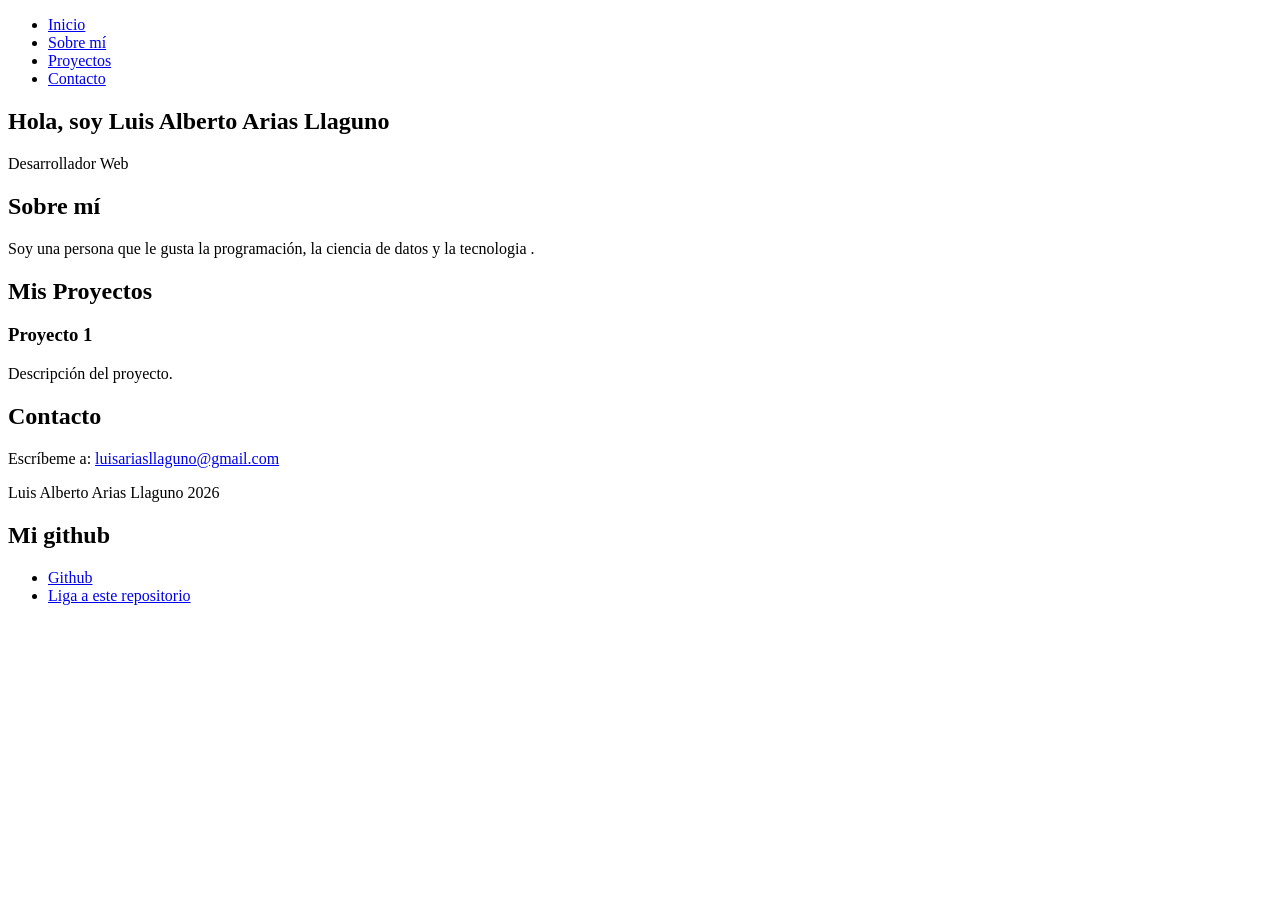
==== index.html @ 68bcbace "Secciones añadidas - Se agregó la sección de navegación al inicio de la página que lleva a las otras" ====
<!DOCTYPE html>
<html lang="es">
    <head>
        <meta charset="UTF-8"> <!-- Esto sirve para que el navegador sepa que se está usando UTF-8 -->
        <meta name="viewport" content="width=device-width, initial-scale=1.0"> <!-- Esto sirve para que la página se vea bien en dispositivos móviles -->
        <title>Mi portafolio</title>
        <link rel="icon" type="image/png" href="images/folder.png"> <!-- Esto es el ícono de la pestaña --> 
        <link rel="stylesheet" href="style.css">
    </head>
    <body>

        <!-- Navegación -->
        <header>
            <nav>
                <ul>
                    <li><a href="#inicio">Inicio</a></li>
                    <li><a href="#sobre-mi">Sobre mí</a></li>
                    <li><a href="#proyectos">Proyectos</a></li>
                    <li><a href="#contacto">Contacto</a></li>
                </ul>
            </nav>
        </header>

        <!-- Contenido principal -->
        <main>
            <!-- Sección Principal / Hero -->
            <section id="inicio">
                <h1>Hola, soy Luis Alberto Arias Llaguno</h1>
                <p>Desarrollador Web</p>
            </section>

            <!-- Sobre Mí -->
            <section id="sobre-mi">
                <h2>Sobre mí</h2>
                <p>Soy una persona que le gusta la programación, la ciencia de datos y la tecnologia .</p>
                
            </section>

            <!-- Proyectos -->
            <section id="proyectos">
                <h2>Mis Proyectos</h2>
                <div class="proyecto-card">
                    <h3>Proyecto 1</h3>
                    <p>Descripción del proyecto.</p>
                </div>
            </section>

            <!-- Contacto -->
            <section id="contacto">
                <h2>Contacto</h2>
                <p>Escríbeme a: <a href="mailto:luisariasllaguno@gmail.com">luisariasllaguno@gmail.com</a></p>
            </section>
        </main>

        <!-- Pie de página -->
        <footer>
            <p>Luis Alberto Arias Llaguno 2026</p>
            <h2>Mi github</h2>
            <ul>
                <li><a href="https://github.com/luiselodeon">Github</a></li>
                <li><a href="https://github.com/luiselodeon/Actividad-4-HTML">Liga a este repositorio</a></li>
            </ul>
        </footer>

        <script src="script.js"></script>
    </body>
</html>
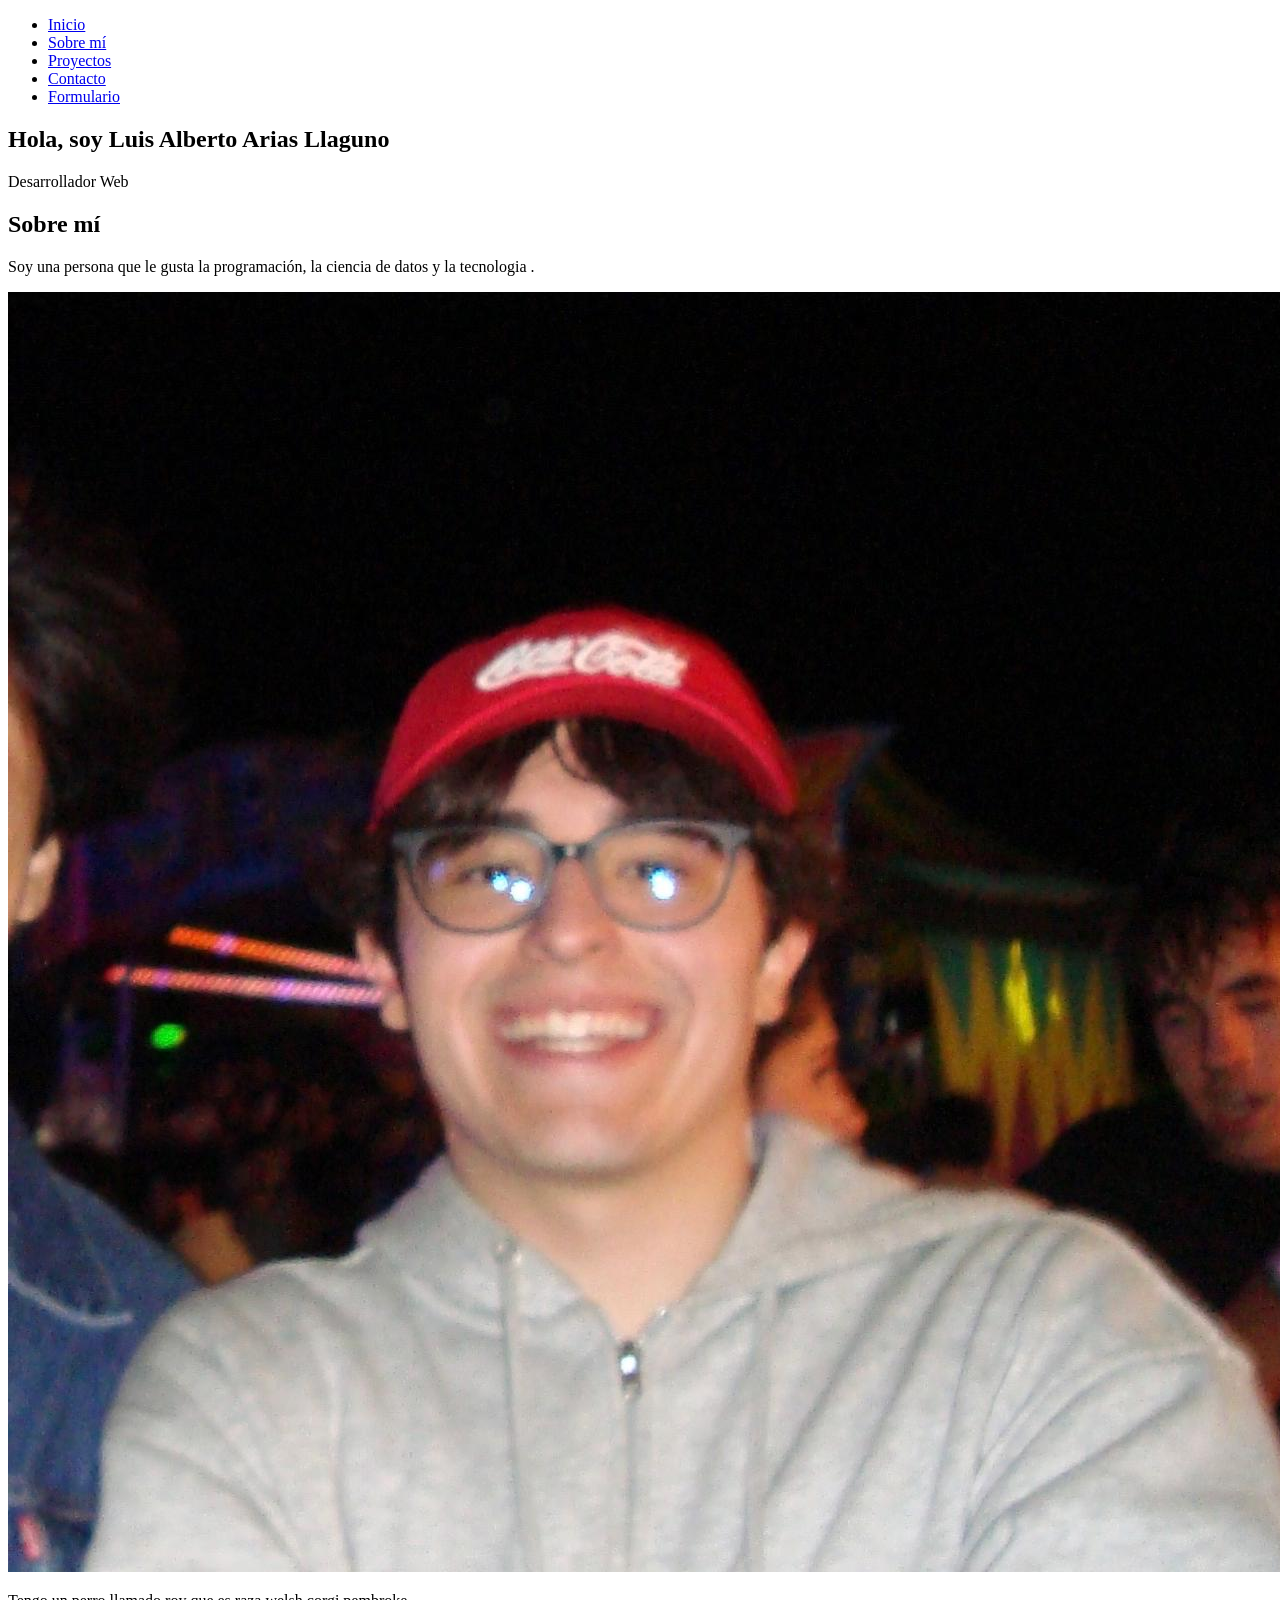
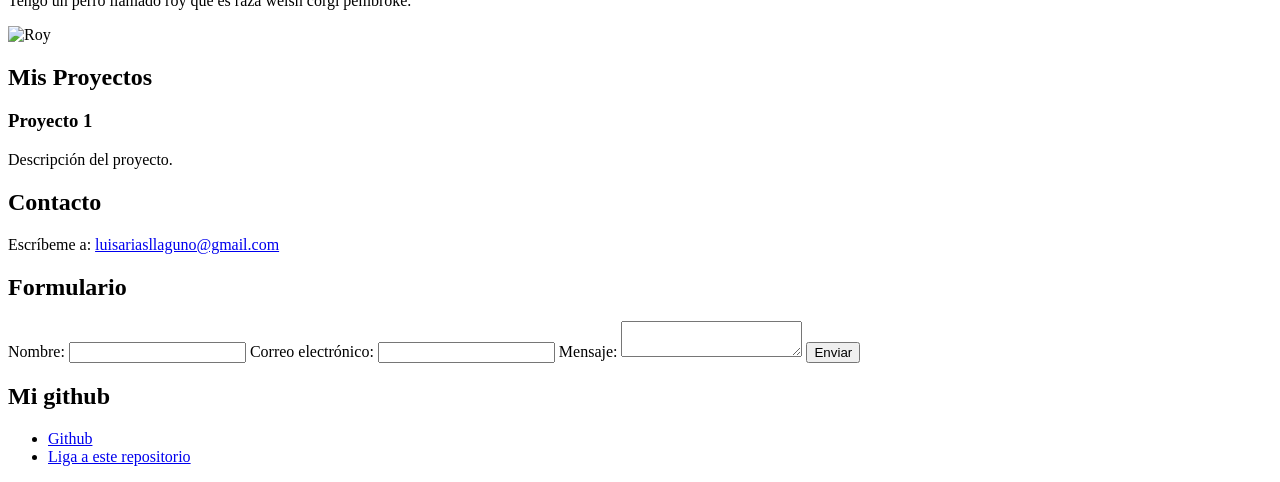
==== commit 3d796f6c: "Imágenes y Formulario -  Se agregaron las imágenes y el formulario en las secciones debidas - Se agr" ====
--- a/index.html
+++ b/index.html
@@ -1,67 +1,90 @@
 <!DOCTYPE html>
 <html lang="es">
-    <head>
-        <meta charset="UTF-8"> <!-- Esto sirve para que el navegador sepa que se está usando UTF-8 -->
-        <meta name="viewport" content="width=device-width, initial-scale=1.0"> <!-- Esto sirve para que la página se vea bien en dispositivos móviles -->
-        <title>Mi portafolio</title>
-        <link rel="icon" type="image/png" href="images/folder.png"> <!-- Esto es el ícono de la pestaña --> 
-        <link rel="stylesheet" href="style.css">
-    </head>
-    <body>
 
-        <!-- Navegación -->
-        <header>
-            <nav>
-                <ul>
-                    <li><a href="#inicio">Inicio</a></li>
-                    <li><a href="#sobre-mi">Sobre mí</a></li>
-                    <li><a href="#proyectos">Proyectos</a></li>
-                    <li><a href="#contacto">Contacto</a></li>
-                </ul>
-            </nav>
-        </header>
+<head>
+  <meta charset="UTF-8"> <!-- Esto sirve para que el navegador sepa que se está usando UTF-8 -->
+  <meta name="viewport" content="width=device-width, initial-scale=1.0">
+  <!-- Esto sirve para que la página se vea bien en dispositivos móviles -->
+  <title>Mi portafolio</title>
+  <link rel="icon" type="image/png" href="images/folder.png"> <!-- Esto es el ícono de la pestaña -->
+  <link rel="stylesheet" href="style.css">
+</head>
 
-        <!-- Contenido principal -->
-        <main>
-            <!-- Sección Principal / Hero -->
-            <section id="inicio">
-                <h1>Hola, soy Luis Alberto Arias Llaguno</h1>
-                <p>Desarrollador Web</p>
-            </section>
+<body>
 
-            <!-- Sobre Mí -->
-            <section id="sobre-mi">
-                <h2>Sobre mí</h2>
-                <p>Soy una persona que le gusta la programación, la ciencia de datos y la tecnologia .</p>
-                
-            </section>
+  <!-- Navegación -->
+  <header>
+    <nav>
+      <ul>
+        <li><a href="#inicio">Inicio</a></li>
+        <li><a href="#sobre-mi">Sobre mí</a></li>
+        <li><a href="#proyectos">Proyectos</a></li>
+        <li><a href="#contacto">Contacto</a></li>
+        <li><a href="#formulario">Formulario</a></li>
+      </ul>
+    </nav>
+  </header>
 
-            <!-- Proyectos -->
-            <section id="proyectos">
-                <h2>Mis Proyectos</h2>
-                <div class="proyecto-card">
-                    <h3>Proyecto 1</h3>
-                    <p>Descripción del proyecto.</p>
-                </div>
-            </section>
+  <!-- Contenido principal -->
+  <main>
+    <!-- Sección Principal / Hero -->
+    <section id="inicio">
+      <h1>Hola, soy Luis Alberto Arias Llaguno</h1>
+      <p>Desarrollador Web</p>
+    </section>
 
-            <!-- Contacto -->
-            <section id="contacto">
-                <h2>Contacto</h2>
-                <p>Escríbeme a: <a href="mailto:luisariasllaguno@gmail.com">luisariasllaguno@gmail.com</a></p>
-            </section>
-        </main>
+    <!-- Sobre Mí -->
+    <section id="sobre-mi">
+      <h2>Sobre mí</h2>
+      <p>Soy una persona que le gusta la programación, la ciencia de datos y la tecnologia .</p>
+      <img src="images/luis.jpeg" alt="Luis">
+      <p>Tengo un perro llamado roy que es raza welsh corgi pembroke.</p>
+      <img src="images/roy.jpg" alt="Roy">
+    </section>
 
-        <!-- Pie de página -->
-        <footer>
-            <p>Luis Alberto Arias Llaguno 2026</p>
-            <h2>Mi github</h2>
-            <ul>
-                <li><a href="https://github.com/luiselodeon">Github</a></li>
-                <li><a href="https://github.com/luiselodeon/Actividad-4-HTML">Liga a este repositorio</a></li>
-            </ul>
-        </footer>
+    <!-- Proyectos -->
+    <section id="proyectos">
+      <h2>Mis Proyectos</h2>
+      <div class="proyecto-card">
+        <h3>Proyecto 1</h3>
+        <p>Descripción del proyecto.</p>
+      </div>
+    </section>
 
-        <script src="script.js"></script>
-    </body>
+    <!-- Contacto -->
+    <section id="contacto">
+      <h2>Contacto</h2>
+      <p>Escríbeme a: <a href="mailto:luisariasllaguno@gmail.com">luisariasllaguno@gmail.com</a></p>
+    </section>
+
+      <!-- Formulario -->
+    <section id="formulario">
+      <h2>Formulario</h2>
+      <form action="enviar.php" method="POST">
+        <label for="nombre">Nombre:</label>
+        <input type="text" id="nombre" name="nombre" required>
+
+        <label for="correo">Correo electrónico:</label>
+        <input type="email" id="correo" name="correo" required>
+        
+        <label for="mensaje">Mensaje:</label>
+        <textarea id="mensaje" name="mensaje" rows="2" required></textarea>
+
+        <button type="submit">Enviar</button>
+      </form>
+    </section>
+  </main>
+
+    <!-- Pie de página -->
+    <footer>
+      <h2>Mi github</h2>
+      <ul>
+        <li><a href="https://github.com/luiselodeon">Github</a></li>
+        <li><a href="https://github.com/luiselodeon/Actividad-4-HTML">Liga a este repositorio</a></li>
+      </ul>
+    </footer>
+
+    <script src="script.js"></script>
+</body>
+
 </html>
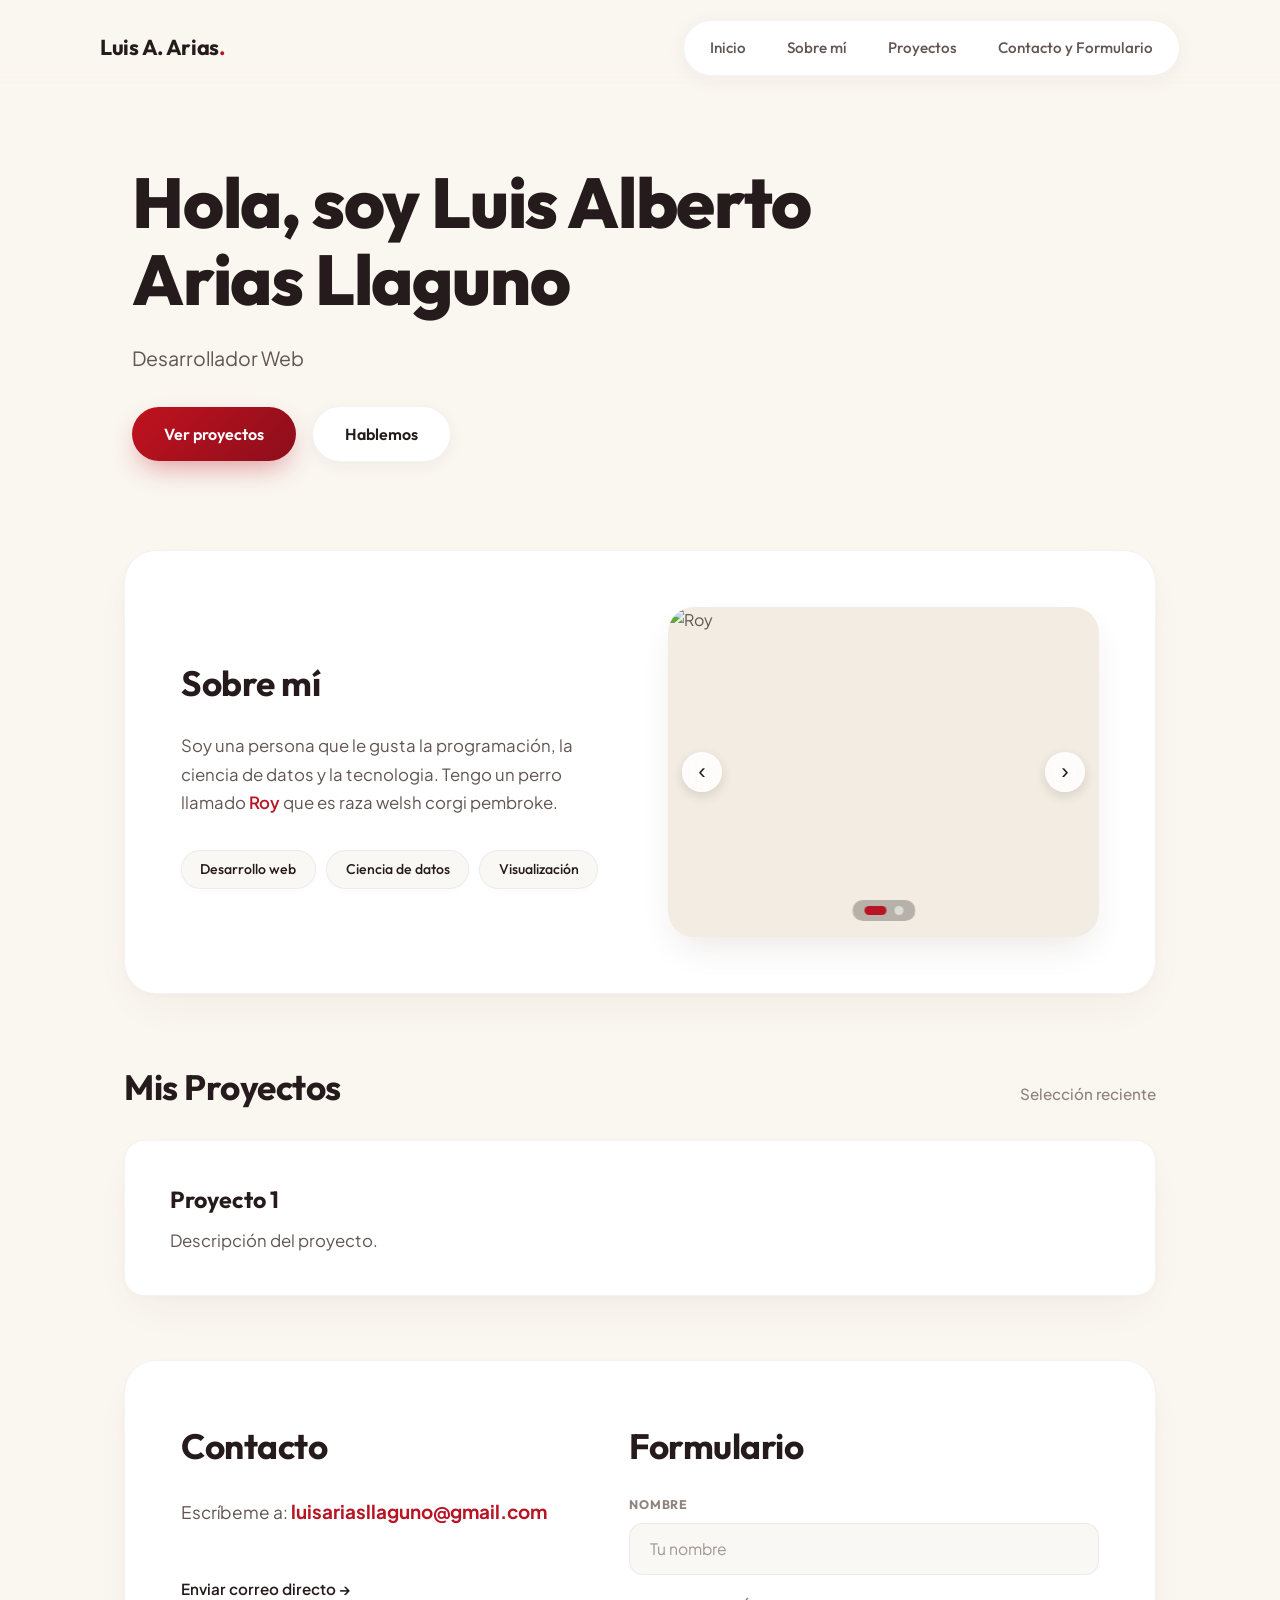
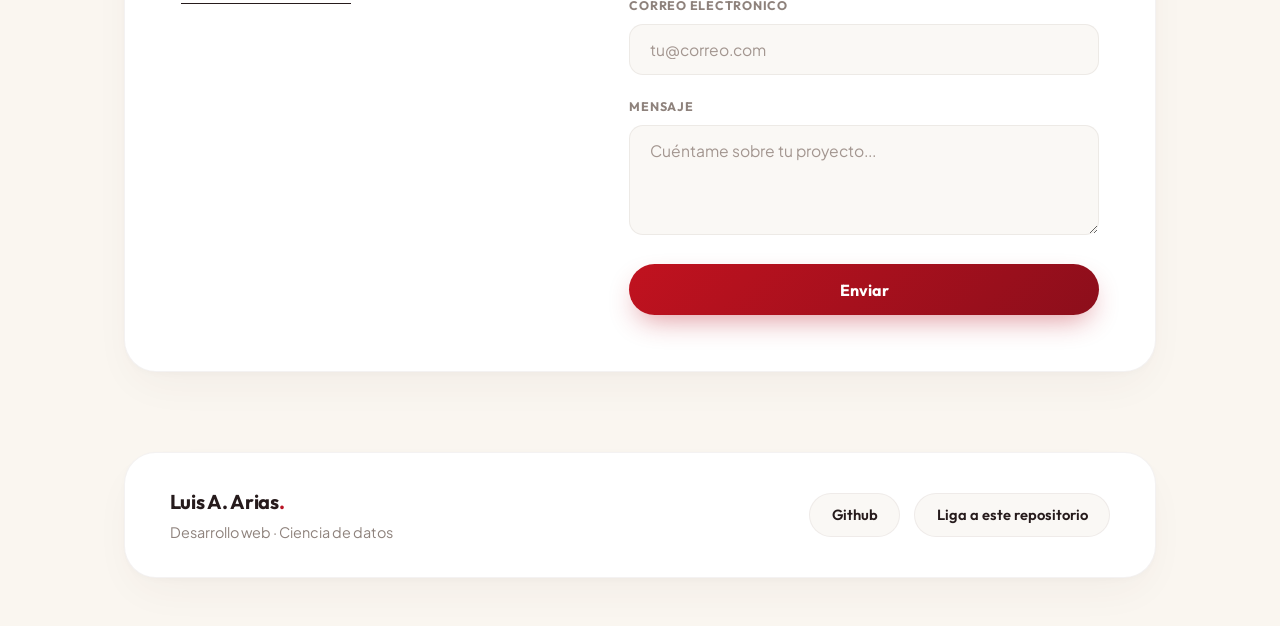
==== commit 9dcf0538: "Rediseño Sitio web - Se creó el archivo de style.css, donde se hicieron las secciones para que la pá" ====
--- a/index.html
+++ b/index.html
@@ -14,77 +14,133 @@
 
   <!-- Navegación -->
   <header>
-    <nav>
-      <ul>
-        <li><a href="#inicio">Inicio</a></li>
-        <li><a href="#sobre-mi">Sobre mí</a></li>
-        <li><a href="#proyectos">Proyectos</a></li>
-        <li><a href="#contacto">Contacto</a></li>
-        <li><a href="#formulario">Formulario</a></li>
-      </ul>
-    </nav>
+    <div class="header-inner"> <!-- Centra y limita el ancho del contenido-->
+      <a href="#inicio" class="logo">Luis A. Arias<span class="accent-dot">.</span></a>
+      <nav>
+        <ul>
+          <li><a href="#inicio">Inicio</a></li>
+          <li><a href="#sobre-mi">Sobre mí</a></li>
+          <li><a href="#proyectos">Proyectos</a></li>
+          <li><a href="#contacto">Contacto y Formulario</a></li>          
+        </ul>
+      </nav>
+    </div>
   </header>
 
   <!-- Contenido principal -->
   <main>
     <!-- Sección Principal / Hero -->
-    <section id="inicio">
-      <h1>Hola, soy Luis Alberto Arias Llaguno</h1>
-      <p>Desarrollador Web</p>
+    <section id="inicio">      
+      <h1>Hola, soy Luis Alberto<br>Arias Llaguno</h1>
+      <p class="hero-role">Desarrollador Web</p>
+      <div class="hero-actions">
+        <a href="#proyectos" class="btn btn-primary">Ver proyectos</a>
+        <a href="#contacto" class="btn btn-secondary">Hablemos</a>
+      </div>
     </section>
 
     <!-- Sobre Mí -->
     <section id="sobre-mi">
-      <h2>Sobre mí</h2>
-      <p>Soy una persona que le gusta la programación, la ciencia de datos y la tecnologia .</p>
-      <img src="images/luis.jpeg" alt="Luis">
-      <p>Tengo un perro llamado roy que es raza welsh corgi pembroke.</p>
-      <img src="images/roy.jpg" alt="Roy">
+      <div class="sobre-mi-col-texto">
+        <h2>Sobre mí</h2>
+        <p>Soy una persona que le gusta la programación, la ciencia de datos y la tecnologia. Tengo un perro llamado <strong class="text-accent">Roy</strong> que es raza welsh corgi pembroke.</p>
+        
+        <!-- Lista de etiquetas/chips redondeados de especialidades -->
+        <div class="chips-list">
+          <span class="chip">Desarrollo web</span>
+          <span class="chip">Ciencia de datos</span>
+          <span class="chip">Visualización</span>
+        </div>
+      </div>
+
+      <!-- Carrusel de imágenes -->
+      <div class="carousel-wrapper">
+        <div class="carousel" id="carousel">
+          <!-- Pista de diapositivas superpuestas con transición suave de opacidad -->
+          <div class="carousel-track">
+            <div class="carousel-slide active">
+              <img src="images/roy.jpg" alt="Roy">
+            </div>
+            <div class="carousel-slide">
+              <img src="images/luis.jpeg" alt="Luis">
+            </div>
+          </div>
+
+          <!-- Botones de control lateral (anterior / siguiente) -->
+          <button class="carousel-arrow prev" id="prevBtn" aria-label="Anterior">&#8249;</button>
+          <button class="carousel-arrow next" id="nextBtn" aria-label="Siguiente">&#8250;</button>
+
+          <!-- Indicadores de puntos inferiores (dots) -->
+          <div class="carousel-dots" id="carouselDots">
+            <button class="dot active" aria-label="Foto 1"></button>
+            <button class="dot" aria-label="Foto 2"></button>
+          </div>
+        </div>
+      </div>
     </section>
 
     <!-- Proyectos -->
     <section id="proyectos">
-      <h2>Mis Proyectos</h2>
+      <div class="section-heading-row">
+        <h2>Mis Proyectos</h2>
+        <span class="heading-aside">Selección reciente</span>
+      </div>
       <div class="proyecto-card">
         <h3>Proyecto 1</h3>
         <p>Descripción del proyecto.</p>
       </div>
     </section>
 
-    <!-- Contacto -->
-    <section id="contacto">
-      <h2>Contacto</h2>
-      <p>Escríbeme a: <a href="mailto:luisariasllaguno@gmail.com">luisariasllaguno@gmail.com</a></p>
-    </section>
+    <!-- Contacto y Formulario -->
+    <div class="contact-form-layout">
+      <!-- Contacto -->
+      <section id="contacto">
+        <h2>Contacto</h2>
+        <p>Escríbeme a: <a href="mailto:luisariasllaguno@gmail.com" class="contact-email">luisariasllaguno@gmail.com</a></p>
+        <a href="mailto:luisariasllaguno@gmail.com" class="contact-link-arrow">Enviar correo directo &rarr;</a>
+      </section>
 
       <!-- Formulario -->
-    <section id="formulario">
-      <h2>Formulario</h2>
-      <form action="enviar.php" method="POST">
-        <label for="nombre">Nombre:</label>
-        <input type="text" id="nombre" name="nombre" required>
+      <section id="formulario">
+        <h2>Formulario</h2>
+        <form action="enviar.php" method="POST">
+          <div class="form-field">
+            <label for="nombre">NOMBRE</label>
+            <input type="text" id="nombre" name="nombre" placeholder="Tu nombre" required>
+          </div>
 
-        <label for="correo">Correo electrónico:</label>
-        <input type="email" id="correo" name="correo" required>
-        
-        <label for="mensaje">Mensaje:</label>
-        <textarea id="mensaje" name="mensaje" rows="2" required></textarea>
+          <div class="form-field">
+            <label for="correo">CORREO ELECTRÓNICO</label>
+            <input type="email" id="correo" name="correo" placeholder="tu@correo.com" required>
+          </div>
 
-        <button type="submit">Enviar</button>
-      </form>
-    </section>
+          <div class="form-field">
+            <label for="mensaje">MENSAJE</label>
+            <textarea id="mensaje" name="mensaje" rows="3" placeholder="Cuéntame sobre tu proyecto..." required></textarea>
+          </div>
+
+          <button type="submit">Enviar</button>
+        </form>
+      </section>
+    </div>
   </main>
 
-    <!-- Pie de página -->
-    <footer>
-      <h2>Mi github</h2>
-      <ul>
-        <li><a href="https://github.com/luiselodeon">Github</a></li>
-        <li><a href="https://github.com/luiselodeon/Actividad-4-HTML">Liga a este repositorio</a></li>
+  <!-- Pie de página -->
+  <footer>
+    <div class="footer-card">
+      <div class="footer-brand">
+        <h2>Luis A. Arias<span class="accent-dot">.</span></h2>
+        <p>Desarrollo web &middot; Ciencia de datos</p>
+      </div>
+      <ul class="footer-links">
+        <li><a href="https://github.com/luiselodeon" target="_blank" rel="noopener noreferrer">Github</a></li>
+        <li><a href="https://github.com/luiselodeon/Actividad-4-HTML" target="_blank" rel="noopener noreferrer">Liga a este repositorio</a></li>        
       </ul>
-    </footer>
+    </div>    
+  </footer>
 
-    <script src="script.js"></script>
+  <!-- Script para la interactividad del carrusel de imágenes -->
+  <script src="script.js"></script>
 </body>
 
 </html>
--- a/style.css
+++ b/style.css
@@ -0,0 +1,827 @@
+/* 
+   PORTAFOLIO - LUIS ALBERTO ARIAS LLAGUNO
+   **Este archivo se creó usando Inteligencia Artificial**
+*/
+
+/* --------------------------------------------------------------------------
+   IMPORTACIÓN DE TIPOGRAFÍAS (Google Fonts)
+   - Outfit: Fuente sans-serif geométrica para títulos de alto impacto.
+   - Plus Jakarta Sans: Fuente moderna y legible para textos y párrafos.
+   -------------------------------------------------------------------------- */
+@import url('https://fonts.googleapis.com/css2?family=Outfit:wght@400;500;600;700;800&family=Plus+Jakarta+Sans:wght@400;500;600;700&display=swap');
+
+/* --------------------------------------------------------------------------
+   1. VARIABLES DE DISEÑO (Design Tokens)
+   Definición centralizada de colores, gradientes, sombras, bordes y tipografías.
+   -------------------------------------------------------------------------- */
+:root {
+  /* Paleta Base y Fondo */
+  --cream: #FAF6F0;                  /* Fondo beige cálido claro oklch(0.975 0.014 75) */
+  --mist: #F3ECE2;                   /* Crema intermedio */
+  --surface-input: #FAF8F5;          /* Fondo suave para campos de formulario */
+  --white: #FFFFFF;                  /* Blanco para tarjetas y elementos destacados */
+
+  /* Colores de Acento Escarlata */
+  --scarlet: #B81424;                /* Escarlata vibrante oklch(0.58 0.22 27) */
+  --crimson: #8C0E1B;                /* Carmesí profundo oklch(0.44 0.17 23) */
+  --coral: #E0533C;                  /* Coral oklch(0.7 0.17 32) */
+  --scarlet-soft: rgba(184, 20, 36, 0.08);
+  --scarlet-glow: rgba(184, 20, 36, 0.35);
+
+  /* Gradientes y Sombras de prueba.css */
+  --gradient-scarlet: linear-gradient(135deg, #C1121F 0%, #8C0E1B 100%);
+  --shadow-scarlet: 0 12px 28px -8px rgba(184, 20, 36, 0.45);
+  --shadow-card: 0 18px 45px -12px rgba(90, 55, 45, 0.06), 0 2px 6px rgba(0, 0, 0, 0.02);
+  --shadow-hover: 0 24px 50px -10px rgba(90, 55, 45, 0.1), 0 4px 12px rgba(0, 0, 0, 0.03);
+
+  /* Texto y Neutros */
+  --ink: #261B1C;                    /* Carbón café cálido para títulos oklch(0.26 0.03 25) */
+  --text-body: #615652;              /* Gris cálido para párrafos */
+  --text-muted: #8E827C;             /* Gris secundario para etiquetas */
+  --border-light: rgba(70, 45, 35, 0.06);
+
+  /* Tipografía */
+  --font-heading: 'Outfit', 'Plus Jakarta Sans', system-ui, -apple-system, sans-serif;
+  --font-body: 'Plus Jakarta Sans', system-ui, -apple-system, sans-serif;
+
+  /* Curvaturas y Radios */
+  --radius-sm: 12px;                 /* Esquinas de inputs y botones pequeños */
+  --radius-md: 20px;                 /* Esquinas de tarjetas secundarias */
+  --radius-lg: 32px;                 /* Curvatura amplia para las grandes tarjetas principales */
+  --radius-pill: 9999px;             /* Curvatura completa tipo cápsula/píldora */
+
+  /* Transición estándar para animaciones suaves */
+  --transition: 0.28s cubic-bezier(0.4, 0, 0.2, 1);
+}
+
+/* --------------------------------------------------------------------------
+   2. RESET Y ESTILOS GLOBALES
+   Garantiza coherencia de márgenes, modelo de caja y renderizado en navegadores.
+   -------------------------------------------------------------------------- */
+*, *::before, *::after {
+  margin: 0;
+  padding: 0;
+  box-sizing: border-box;            /* Incluye padding y border en el ancho total */
+}
+
+html {
+  scroll-behavior: smooth;           /* Desplazamiento suave al hacer clic en los enlaces internos */
+  font-size: 16px;
+}
+
+body {
+  font-family: var(--font-body);
+  background-color: var(--cream);    /* Fondo general beige cálido */
+  color: var(--text-body);
+  line-height: 1.65;
+  min-height: 100vh;
+  overflow-x: hidden;                /* Evita barras de desplazamiento horizontal accidentales */
+  -webkit-font-smoothing: antialiased;
+  -moz-osx-font-smoothing: grayscale;
+}
+
+/* Clases de texto utilitarias para resaltar palabras clave */
+.text-accent,
+.text-scarlet {
+  color: var(--scarlet);
+  font-weight: 600;
+}
+
+.accent-dot {
+  color: var(--scarlet);             /* Punto rojo escarlata del logotipo y títulos */
+}
+
+/* --------------------------------------------------------------------------
+   3. CABECERA Y BARRA DE NAVEGACIÓN (Header)
+   Permanece fija en la parte superior con un degradado que se fusiona con el fondo.
+   -------------------------------------------------------------------------- */
+header {
+  position: sticky;
+  top: 0;
+  z-index: 100;
+  padding: 1.25rem 1.5rem 0.5rem;
+  background: linear-gradient(180deg, var(--cream) 80%, rgba(250, 246, 240, 0) 100%);
+}
+
+.header-inner {
+  max-width: 1080px;
+  margin: 0 auto;
+  display: flex;
+  justify-content: space-between;
+  align-items: center;
+  gap: 1rem;
+}
+
+/* Logotipo personal a la izquierda */
+.logo {
+  font-family: var(--font-heading);
+  font-size: 1.35rem;
+  font-weight: 700;
+  color: var(--ink);
+  text-decoration: none;
+  letter-spacing: -0.3px;
+  transition: opacity var(--transition);
+}
+
+.logo:hover {
+  opacity: 0.85;
+}
+
+/* Cápsula de navegación flotante */
+nav ul {
+  list-style: none;
+  display: flex;
+  align-items: center;
+  background: var(--white);
+  padding: 0.35rem 0.5rem;
+  border-radius: var(--radius-pill);
+  box-shadow: 0 4px 20px rgba(70, 45, 35, 0.05);
+  border: 1px solid var(--border-light);
+  gap: 0.25rem;
+}
+
+nav ul li a {
+  text-decoration: none;
+  font-family: var(--font-heading);
+  font-size: 0.95rem;
+  font-weight: 500;
+  color: var(--text-body);
+  padding: 0.55rem 1.15rem;
+  border-radius: var(--radius-pill);
+  transition: all var(--transition);
+  display: inline-block;
+}
+
+nav ul li a:hover {
+  color: var(--ink);
+  background-color: var(--mist);
+}
+
+/* Botón destacado del menú de navegación (si se requiere enlace destacado) */
+nav ul li a.nav-cta {
+  background: var(--gradient-scarlet);
+  color: var(--white);
+  font-weight: 600;
+  box-shadow: 0 4px 14px rgba(184, 20, 36, 0.35);
+}
+
+nav ul li a.nav-cta:hover {
+  transform: translateY(-1px);
+  box-shadow: 0 6px 18px rgba(184, 20, 36, 0.45);
+  color: var(--white);
+}
+
+/* --------------------------------------------------------------------------
+   4. CONTENEDOR PRINCIPAL (Main)
+   Centra las secciones y establece una separación vertical equilibrada.
+   -------------------------------------------------------------------------- */
+main {
+  max-width: 1080px;
+  margin: 0 auto;
+  padding: 2.5rem 1.5rem 5rem;
+  display: flex;
+  flex-direction: column;
+  gap: 4rem;                         /* Espaciado generoso entre secciones */
+}
+
+/* --------------------------------------------------------------------------
+   5. SECCIÓN INICIO / HERO (#inicio)
+   Presentación tipográfica limpia directamente sobre el fondo beige.
+   -------------------------------------------------------------------------- */
+#inicio {
+  padding: 2.5rem 0.5rem 1.5rem;
+  display: flex;
+  flex-direction: column;
+  align-items: flex-start;
+  gap: 1.5rem;
+}
+
+/* Badge con punto indicador */
+.badge-status {
+  display: inline-flex;
+  align-items: center;
+  gap: 0.6rem;
+  background: var(--white);
+  padding: 0.45rem 1.1rem;
+  border-radius: var(--radius-pill);
+  font-size: 0.88rem;
+  font-weight: 500;
+  color: var(--text-body);
+  box-shadow: 0 3px 12px rgba(70, 45, 35, 0.04);
+  border: 1px solid var(--border-light);
+}
+
+.badge-dot {
+  width: 8px;
+  height: 8px;
+  border-radius: 50%;
+  background-color: var(--scarlet);
+  box-shadow: 0 0 0 3px rgba(184, 20, 36, 0.2);
+}
+
+#inicio h1 {
+  font-family: var(--font-heading);
+  font-size: clamp(2.6rem, 5.8vw, 4.4rem); /* Tamaño fluido según el ancho de pantalla */
+  font-weight: 800;
+  line-height: 1.1;
+  color: var(--ink);
+  letter-spacing: -1.2px;
+}
+
+#inicio .hero-role,
+#inicio > p {
+  font-size: 1.22rem;
+  line-height: 1.6;
+  color: var(--text-body);
+  max-width: 680px;
+}
+
+/* Botones en píldora */
+.hero-actions {
+  display: flex;
+  align-items: center;
+  gap: 1rem;
+  flex-wrap: wrap;
+  margin-top: 0.5rem;
+}
+
+.btn {
+  display: inline-flex;
+  align-items: center;
+  justify-content: center;
+  font-family: var(--font-heading);
+  font-size: 1rem;
+  font-weight: 600;
+  text-decoration: none;
+  padding: 0.85rem 2rem;
+  border-radius: var(--radius-pill);
+  transition: all var(--transition);
+  cursor: pointer;
+  border: none;
+}
+
+/* Botón primario con gradiente escarlata */
+.btn-primary {
+  background: var(--gradient-scarlet);
+  color: var(--white);
+  box-shadow: var(--shadow-scarlet);
+}
+
+.btn-primary:hover {
+  transform: translateY(-2px);
+  box-shadow: 0 16px 32px -6px rgba(184, 20, 36, 0.55);
+}
+
+/* Botón secundario en blanco con borde sutil */
+.btn-secondary {
+  background: var(--white);
+  color: var(--ink);
+  box-shadow: 0 4px 15px rgba(70, 45, 35, 0.05);
+  border: 1px solid var(--border-light);
+}
+
+.btn-secondary:hover {
+  transform: translateY(-2px);
+  box-shadow: 0 8px 24px rgba(70, 45, 35, 0.08);
+  background: #FFFDFC;
+}
+
+/* --------------------------------------------------------------------------
+   6. SECCIÓN SOBRE MÍ (#sobre-mi)
+   Tarjeta blanca con esquinas curvas de 32px y estructura a 2 columnas.
+   -------------------------------------------------------------------------- */
+#sobre-mi {
+  background: var(--white);
+  border-radius: var(--radius-lg);
+  padding: 3.5rem;
+  box-shadow: var(--shadow-card);
+  border: 1px solid var(--border-light);
+  display: grid;
+  grid-template-columns: 1fr 1fr;    /* Columna de texto + Columna de carrusel */
+  gap: 3.5rem;
+  align-items: center;
+}
+
+#sobre-mi h2 {
+  font-family: var(--font-heading);
+  font-size: 2.2rem;
+  font-weight: 700;
+  color: var(--ink);
+  letter-spacing: -0.5px;
+  margin-bottom: 1.25rem;
+}
+
+#sobre-mi p {
+  font-size: 1.05rem;
+  line-height: 1.7;
+  color: var(--text-body);
+  margin-bottom: 2rem;
+}
+
+/* Chips / Badges en formato píldora */
+.chips-list {
+  display: flex;
+  flex-wrap: wrap;
+  gap: 0.65rem;
+}
+
+.chip {
+  background: var(--surface-input);
+  border: 1px solid var(--border-light);
+  color: var(--ink);
+  font-family: var(--font-heading);
+  font-size: 0.88rem;
+  font-weight: 500;
+  padding: 0.45rem 1.15rem;
+  border-radius: var(--radius-pill);
+  box-shadow: 0 2px 6px rgba(70, 45, 35, 0.02);
+}
+
+/* --------------------------------------------------------------------------
+   7. CARRUSEL INTERACTIVO DE IMÁGENES
+   Muestra las imágenes de Luis y Roy con transiciones fluidas de opacidad.
+   -------------------------------------------------------------------------- */
+.carousel-wrapper {
+  width: 100%;
+  display: flex;
+  justify-content: center;
+}
+
+.carousel {
+  position: relative;
+  width: 100%;
+  max-width: 440px;
+  height: 330px;
+  border-radius: 26px;               /* Esquinas redondeadas de la imagen */
+  overflow: hidden;
+  box-shadow: 0 16px 36px -10px rgba(70, 45, 35, 0.12);
+  background-color: var(--mist);
+}
+
+.carousel-track {
+  width: 100%;
+  height: 100%;
+  position: relative;
+}
+
+/* Cada diapositiva se superpone y se revela mediante opacidad */
+.carousel-slide {
+  position: absolute;
+  top: 0;
+  left: 0;
+  width: 100%;
+  height: 100%;
+  opacity: 0;
+  visibility: hidden;
+  transition: opacity 0.5s ease-in-out, transform 0.5s ease-in-out;
+  transform: scale(1.03);            /* Ligero zoom out al activarse */
+}
+
+.carousel-slide.active {
+  opacity: 1;
+  visibility: visible;
+  transform: scale(1);
+}
+
+.carousel-slide img {
+  width: 100%;
+  height: 100%;
+  object-fit: cover;                 /* Ajusta la foto sin deformarla */
+  object-position: center;
+  display: block;
+}
+
+/* Flechas flotantes de control anterior / siguiente */
+.carousel-arrow {
+  position: absolute;
+  top: 50%;
+  transform: translateY(-50%);
+  width: 40px;
+  height: 40px;
+  border-radius: 50%;
+  background: rgba(255, 255, 255, 0.85);
+  backdrop-filter: blur(8px);
+  -webkit-backdrop-filter: blur(8px);
+  border: 1px solid rgba(255, 255, 255, 0.5);
+  color: var(--ink);
+  font-size: 1.4rem;
+  display: flex;
+  align-items: center;
+  justify-content: center;
+  cursor: pointer;
+  box-shadow: 0 4px 12px rgba(0, 0, 0, 0.12);
+  transition: all var(--transition);
+  z-index: 5;
+  user-select: none;
+}
+
+.carousel-arrow:hover {
+  background: var(--white);
+  color: var(--scarlet);
+  transform: translateY(-50%) scale(1.08);
+}
+
+.carousel-arrow.prev {
+  left: 14px;
+}
+
+.carousel-arrow.next {
+  right: 14px;
+}
+
+/* Puntos indicadores inferiores del carrusel */
+.carousel-dots {
+  position: absolute;
+  bottom: 16px;
+  left: 50%;
+  transform: translateX(-50%);
+  display: flex;
+  gap: 8px;
+  z-index: 5;
+  background: rgba(0, 0, 0, 0.25);
+  backdrop-filter: blur(6px);
+  padding: 6px 12px;
+  border-radius: var(--radius-pill);
+}
+
+.carousel-dots .dot {
+  width: 9px;
+  height: 9px;
+  border-radius: 50%;
+  background: rgba(255, 255, 255, 0.55);
+  border: none;
+  cursor: pointer;
+  transition: all var(--transition);
+  padding: 0;
+}
+
+/* Indicador activo: se ensancha y toma el color escarlata */
+.carousel-dots .dot.active {
+  background: var(--scarlet);
+  width: 22px;
+  border-radius: 5px;
+}
+
+/* --------------------------------------------------------------------------
+   8. SECCIÓN PROYECTOS (#proyectos)
+   Tarjeta blanca que presenta el proyecto con elevación suave al hover.
+   -------------------------------------------------------------------------- */
+#proyectos {
+  display: flex;
+  flex-direction: column;
+  gap: 1.5rem;
+}
+
+.section-heading-row {
+  display: flex;
+  justify-content: space-between;
+  align-items: baseline;
+}
+
+#proyectos h2 {
+  font-family: var(--font-heading);
+  font-size: 2.2rem;
+  font-weight: 700;
+  color: var(--ink);
+  letter-spacing: -0.5px;
+}
+
+.heading-aside {
+  font-size: 0.95rem;
+  color: var(--text-muted);
+  font-weight: 500;
+}
+
+.proyecto-card {
+  background: var(--white);
+  border-radius: var(--radius-md);
+  padding: 2.5rem 2.8rem;
+  box-shadow: var(--shadow-card);
+  border: 1px solid var(--border-light);
+  transition: all var(--transition);
+}
+
+.proyecto-card:hover {
+  transform: translateY(-3px);       /* Elevación sutil al interactuar */
+  box-shadow: var(--shadow-hover);
+}
+
+.proyecto-card h3 {
+  font-family: var(--font-heading);
+  font-size: 1.45rem;
+  font-weight: 700;
+  color: var(--ink);
+  margin-bottom: 0.6rem;
+}
+
+.proyecto-card p {
+  font-size: 1.05rem;
+  color: var(--text-body);
+  line-height: 1.6;
+}
+
+/* --------------------------------------------------------------------------
+   9. SECCIONES CONTACTO Y FORMULARIO (.contact-form-layout)
+   Tarjeta blanca unificada que organiza la información y los campos del formulario.
+   -------------------------------------------------------------------------- */
+.contact-form-layout {
+  display: grid;
+  grid-template-columns: 1fr 1.15fr; /* Distribución equilibrada entre info y formulario */
+  gap: 2.5rem;
+  background: var(--white);
+  border-radius: var(--radius-lg);
+  padding: 3.5rem;
+  box-shadow: var(--shadow-card);
+  border: 1px solid var(--border-light);
+}
+
+#contacto,
+#formulario {
+  background: transparent;
+  padding: 0;
+  box-shadow: none;
+  border: none;
+}
+
+#contacto h2,
+#formulario h2 {
+  font-family: var(--font-heading);
+  font-size: 2.2rem;
+  font-weight: 700;
+  color: var(--ink);
+  letter-spacing: -0.5px;
+  margin-bottom: 1.25rem;
+}
+
+#contacto p {
+  font-size: 1.08rem;
+  line-height: 1.7;
+  color: var(--text-body);
+  margin-bottom: 1.75rem;
+}
+
+/* Enlace de correo destacado en escarlata */
+.contact-email {
+  display: inline-block;
+  color: var(--scarlet);
+  font-weight: 700;
+  font-size: 1.18rem;
+  text-decoration: none;
+  margin-bottom: 1.25rem;
+  transition: opacity var(--transition);
+}
+
+.contact-email:hover {
+  opacity: 0.85;
+}
+
+/* Enlace complementario con flecha y línea inferior */
+.contact-link-arrow {
+  display: inline-flex;
+  align-items: center;
+  gap: 0.35rem;
+  font-size: 0.95rem;
+  font-weight: 600;
+  color: var(--ink);
+  text-decoration: none;
+  border-bottom: 1.5px solid var(--ink);
+  padding-bottom: 2px;
+  transition: all var(--transition);
+}
+
+.contact-link-arrow:hover {
+  color: var(--scarlet);
+  border-bottom-color: var(--scarlet);
+  gap: 0.6rem;
+}
+
+/* Estilos de los campos de entrada del formulario */
+#formulario form {
+  display: flex;
+  flex-direction: column;
+  gap: 1.35rem;
+}
+
+.form-field {
+  display: flex;
+  flex-direction: column;
+  gap: 0.45rem;
+}
+
+#formulario label {
+  font-family: var(--font-heading);
+  font-size: 0.78rem;
+  font-weight: 700;
+  letter-spacing: 0.06em;
+  color: var(--text-muted);
+  text-transform: uppercase;         /* Etiquetas en mayúsculas estilo minimalista */
+}
+
+#formulario input,
+#formulario textarea {
+  width: 100%;
+  background: var(--surface-input);  /* Fondo crema suave */
+  border: 1.5px solid rgba(70, 45, 35, 0.07);
+  border-radius: 14px;
+  padding: 0.95rem 1.2rem;
+  font-family: var(--font-body);
+  font-size: 0.98rem;
+  color: var(--ink);
+  transition: all var(--transition);
+  outline: none;
+}
+
+#formulario input::placeholder,
+#formulario textarea::placeholder {
+  color: #A39690;
+  font-weight: 400;
+}
+
+/* Efecto de foco: resplandor escarlata */
+#formulario input:focus,
+#formulario textarea:focus {
+  background: var(--white);
+  border-color: var(--scarlet);
+  box-shadow: 0 0 0 3.5px rgba(184, 20, 36, 0.15);
+}
+
+#formulario textarea {
+  resize: vertical;
+  min-height: 110px;
+}
+
+/* Botón de envío con gradiente escarlata */
+#formulario button[type="submit"] {
+  align-self: flex-start;
+  width: 100%;
+  background: var(--gradient-scarlet);
+  color: var(--white);
+  font-family: var(--font-heading);
+  font-size: 1rem;
+  font-weight: 700;
+  padding: 0.95rem 2.2rem;
+  border: none;
+  border-radius: var(--radius-pill);
+  box-shadow: var(--shadow-scarlet);
+  cursor: pointer;
+  transition: all var(--transition);
+  margin-top: 0.5rem;
+}
+
+#formulario button[type="submit"]:hover {
+  transform: translateY(-2px);
+  box-shadow: 0 16px 32px -6px rgba(184, 20, 36, 0.55);
+}
+
+#formulario button[type="submit"]:active {
+  transform: translateY(0);
+}
+
+/* --------------------------------------------------------------------------
+   10. PIE DE PÁGINA (Footer)
+   Tarjeta flotante con marca personal y botones en píldora a redes / repositorios.
+   -------------------------------------------------------------------------- */
+footer {
+  max-width: 1080px;
+  margin: 0 auto;
+  padding: 0 1.5rem 3rem;
+  display: flex;
+  flex-direction: column;
+  gap: 2rem;
+  align-items: center;
+}
+
+.footer-card {
+  width: 100%;
+  background: var(--white);
+  border-radius: var(--radius-lg);
+  padding: 2rem 2.8rem;
+  box-shadow: var(--shadow-card);
+  border: 1px solid var(--border-light);
+  display: flex;
+  justify-content: space-between;
+  align-items: center;
+  flex-wrap: wrap;
+  gap: 1.5rem;
+}
+
+.footer-brand h2 {
+  font-family: var(--font-heading);
+  font-size: 1.25rem;
+  font-weight: 700;
+  color: var(--ink);
+  letter-spacing: -0.3px;
+  margin-bottom: 0.2rem;
+}
+
+.footer-brand p {
+  font-size: 0.9rem;
+  color: var(--text-muted);
+}
+
+.footer-links {
+  list-style: none;
+  display: flex;
+  gap: 0.85rem;
+  flex-wrap: wrap;
+}
+
+.footer-links li a {
+  text-decoration: none;
+  font-family: var(--font-heading);
+  font-size: 0.92rem;
+  font-weight: 600;
+  color: var(--ink);
+  background: var(--surface-input);
+  border: 1px solid var(--border-light);
+  padding: 0.55rem 1.35rem;
+  border-radius: var(--radius-pill);
+  transition: all var(--transition);
+  display: inline-block;
+}
+
+.footer-links li a:hover {
+  background: var(--white);
+  color: var(--scarlet);
+  border-color: rgba(184, 20, 36, 0.25);
+  box-shadow: 0 4px 14px rgba(70, 45, 35, 0.08);
+  transform: translateY(-1px);
+}
+
+.copyright {
+  font-size: 0.88rem;
+  color: var(--text-muted);
+  text-align: center;
+}
+
+/* --------------------------------------------------------------------------
+   11. ADAPTABILIDAD RESPONSIVA (Media Queries)
+   Ajustes de layout para tabletas y dispositivos móviles.
+   -------------------------------------------------------------------------- */
+/* Tabletas y pantallas intermedias */
+@media (max-width: 860px) {
+  #sobre-mi {
+    grid-template-columns: 1fr;       /* Pasa a una sola columna */
+    padding: 2.5rem 1.8rem;
+    gap: 2.5rem;
+  }
+
+  .carousel {
+    max-width: 100%;
+    height: 280px;
+  }
+
+  .contact-form-layout {
+    grid-template-columns: 1fr;       /* Pasa a una sola columna */
+    padding: 2.5rem 1.8rem;
+    gap: 2.5rem;
+  }
+
+  .footer-card {
+    flex-direction: column;
+    align-items: flex-start;
+    padding: 2rem 1.8rem;
+  }
+}
+
+/* Teléfonos móviles */
+@media (max-width: 640px) {
+  header {
+    padding: 1rem 1rem 0;
+  }
+
+  .header-inner {
+    flex-direction: column;
+    align-items: stretch;
+  }
+
+  nav ul {
+    justify-content: center;
+    flex-wrap: wrap;
+    gap: 0.35rem;
+    padding: 0.5rem;
+  }
+
+  nav ul li a {
+    font-size: 0.85rem;
+    padding: 0.45rem 0.85rem;
+  }
+
+  main {
+    padding: 1.5rem 1rem 3.5rem;
+    gap: 3rem;
+  }
+
+  #inicio {
+    padding: 1.5rem 0 0.5rem;
+  }
+
+  .hero-actions {
+    flex-direction: column;
+    width: 100%;
+  }
+
+  .btn {
+    width: 100%;
+  }
+}
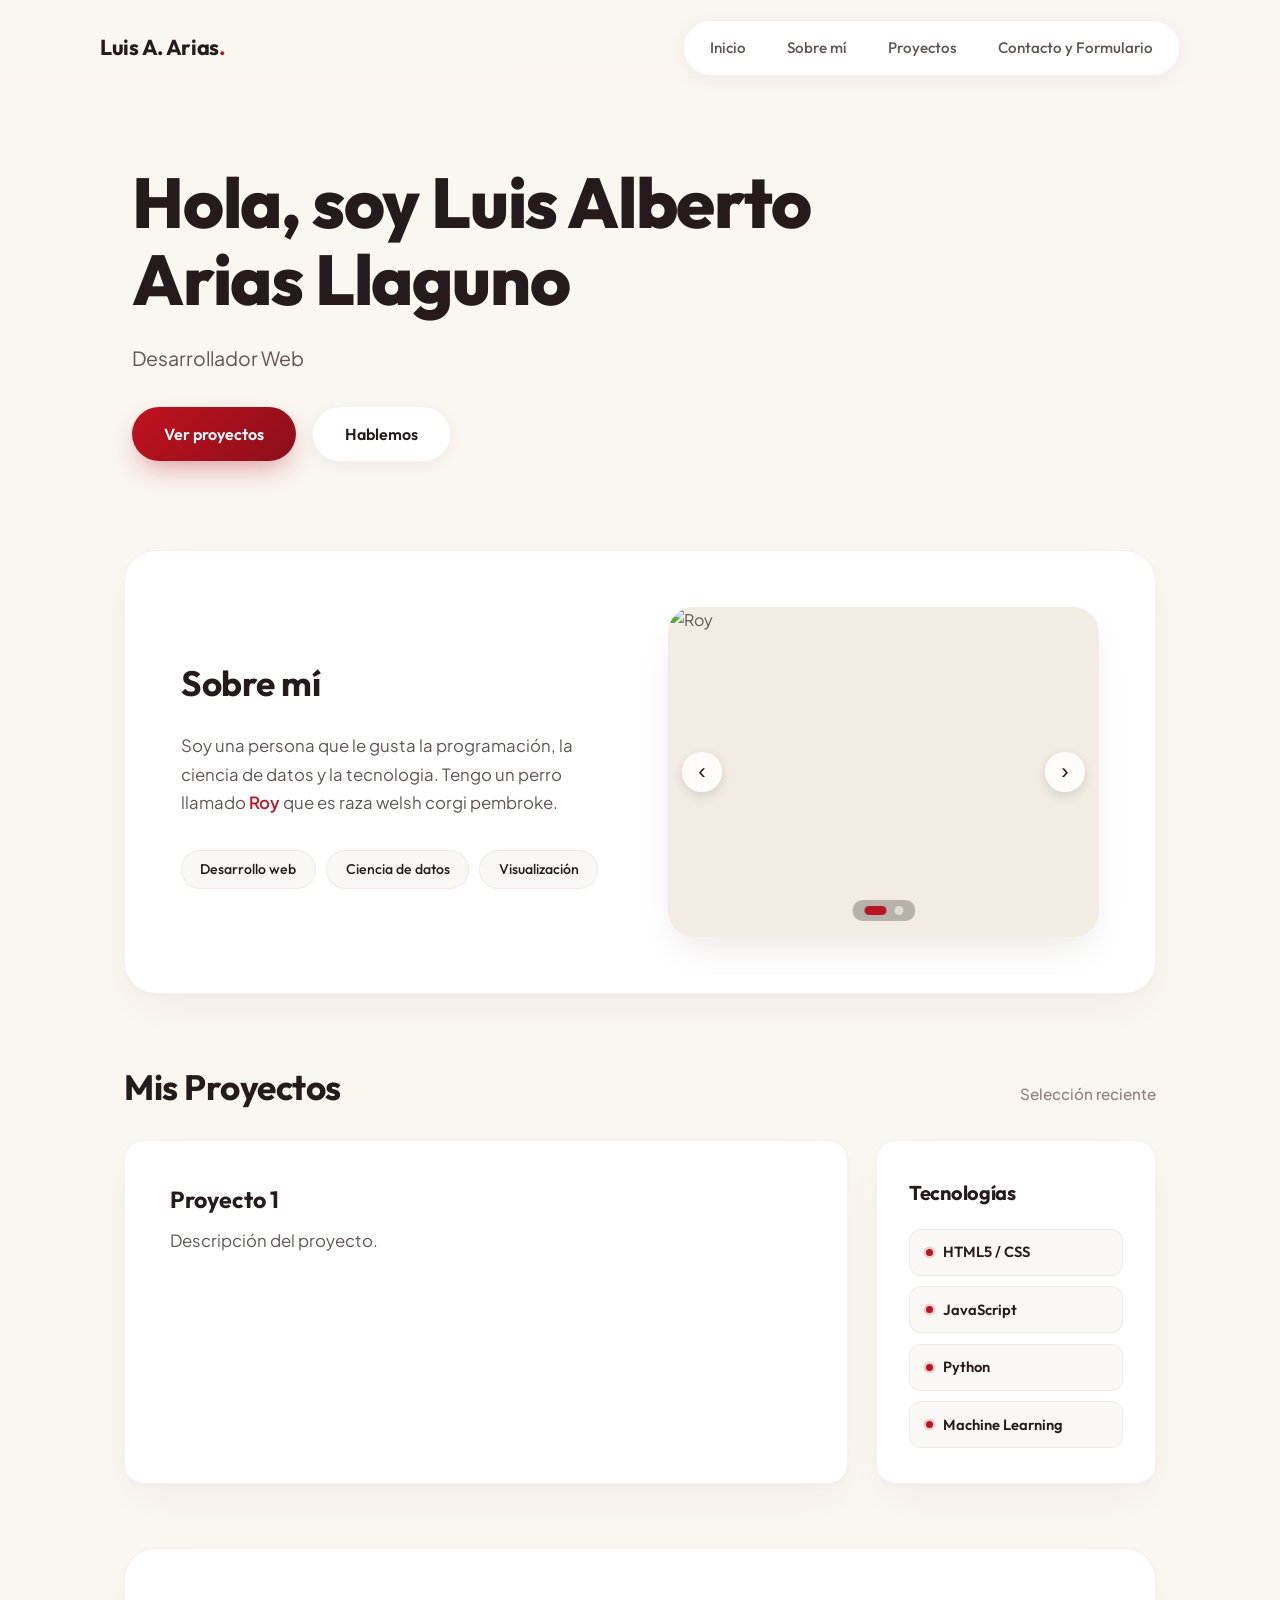
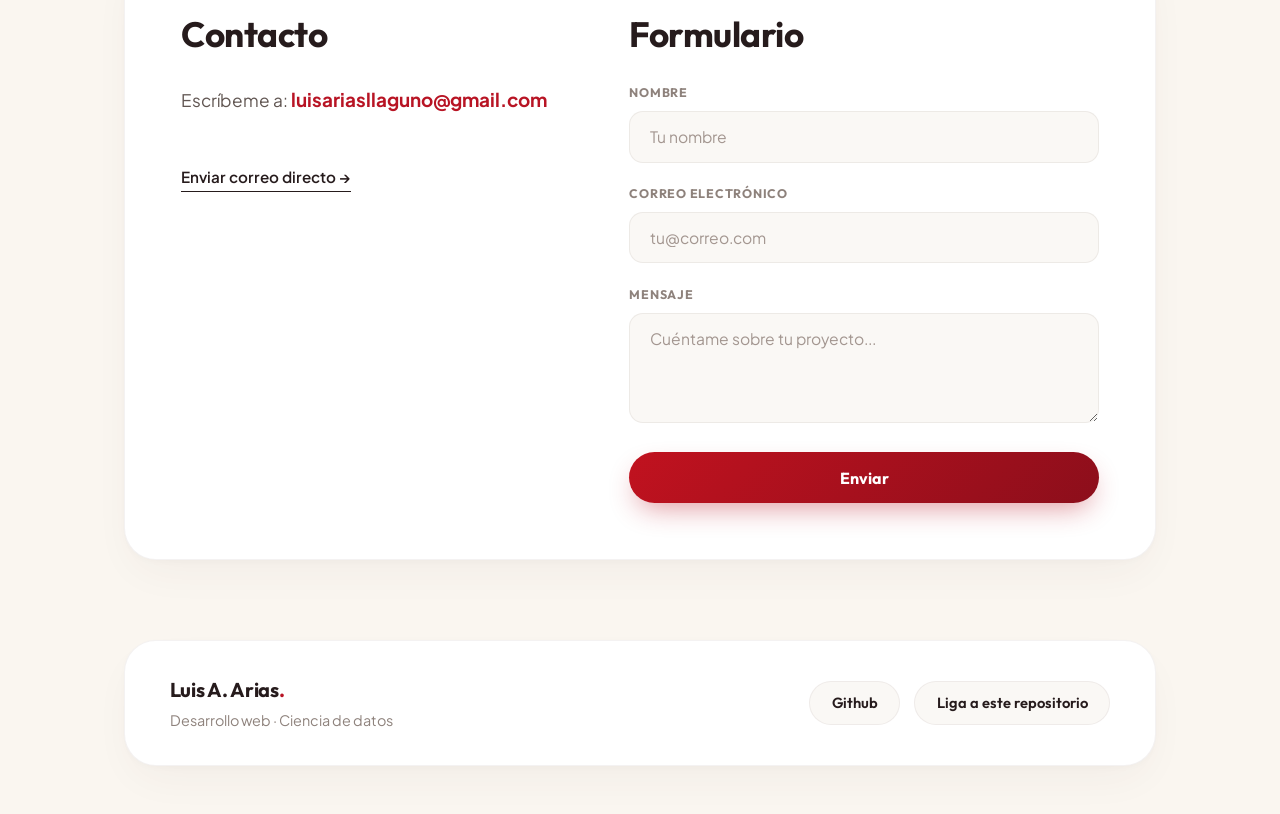
==== commit 594a21b5: "Sidebar y Comentarios - Se creó un sidebar en la parte de proyectos con las tecnologías usadas - Se " ====
--- a/index.html
+++ b/index.html
@@ -7,7 +7,7 @@
   <!-- Esto sirve para que la página se vea bien en dispositivos móviles -->
   <title>Mi portafolio</title>
   <link rel="icon" type="image/png" href="images/folder.png"> <!-- Esto es el ícono de la pestaña -->
-  <link rel="stylesheet" href="style.css">
+  <link rel="stylesheet" href="style.css"> <!-- Esto es lo que hace que use los diseños de style.css -->
 </head>
 
 <body>
@@ -85,9 +85,24 @@
         <h2>Mis Proyectos</h2>
         <span class="heading-aside">Selección reciente</span>
       </div>
-      <div class="proyecto-card">
-        <h3>Proyecto 1</h3>
-        <p>Descripción del proyecto.</p>
+      <div class="proyectos-layout">
+        <div class="proyectos-main">
+          <div class="proyecto-card">
+            <h3>Proyecto 1</h3>
+            <p>Descripción del proyecto.</p>
+          </div>
+        </div>
+
+        <!-- Sidebar de proyectos -->
+        <aside class="sidebar">
+          <h3>Tecnologías</h3>
+          <ul>
+            <li>HTML5 / CSS</li>
+            <li>JavaScript</li>
+            <li>Python</li>
+            <li>Machine Learning</li>
+          </ul>
+        </aside>
       </div>
     </section>
 
--- a/style.css
+++ b/style.css
@@ -34,13 +34,13 @@
   --shadow-card: 0 18px 45px -12px rgba(90, 55, 45, 0.06), 0 2px 6px rgba(0, 0, 0, 0.02);
   --shadow-hover: 0 24px 50px -10px rgba(90, 55, 45, 0.1), 0 4px 12px rgba(0, 0, 0, 0.03);
 
-  /* Texto y Neutros */
+  /* Colores de Texto y Neutros */
   --ink: #261B1C;                    /* Carbón café cálido para títulos oklch(0.26 0.03 25) */
   --text-body: #615652;              /* Gris cálido para párrafos */
   --text-muted: #8E827C;             /* Gris secundario para etiquetas */
   --border-light: rgba(70, 45, 35, 0.06);
 
-  /* Tipografía */
+  /* Tipografía de la página web */
   --font-heading: 'Outfit', 'Plus Jakarta Sans', system-ui, -apple-system, sans-serif;
   --font-body: 'Plus Jakarta Sans', system-ui, -apple-system, sans-serif;
 
@@ -58,7 +58,7 @@
    2. RESET Y ESTILOS GLOBALES
    Garantiza coherencia de márgenes, modelo de caja y renderizado en navegadores.
    -------------------------------------------------------------------------- */
-*, *::before, *::after {
+*, *::before, *::after {             /* Esto es la parte de los márgenes y rellenos */
   margin: 0;
   padding: 0;
   box-sizing: border-box;            /* Incluye padding y border en el ancho total */
@@ -71,10 +71,10 @@
 
 body {
   font-family: var(--font-body);
-  background-color: var(--cream);    /* Fondo general beige cálido */
+  background-color: var(--cream);    /* Fondo general beige cálido (color de fondo de la página) */
   color: var(--text-body);
   line-height: 1.65;
-  min-height: 100vh;
+  min-height: 100vh;                 /* Esto es la parte del alto de la pantalla */
   overflow-x: hidden;                /* Evita barras de desplazamiento horizontal accidentales */
   -webkit-font-smoothing: antialiased;
   -moz-osx-font-smoothing: grayscale;
@@ -97,18 +97,18 @@
    -------------------------------------------------------------------------- */
 header {
   position: sticky;
-  top: 0;
+  top: 0;                 
   z-index: 100;
-  padding: 1.25rem 1.5rem 0.5rem;
+  padding: 1.25rem 1.5rem 0.5rem;           /* Esto es la parte del padding y margenes de la barra de navegación */
   background: linear-gradient(180deg, var(--cream) 80%, rgba(250, 246, 240, 0) 100%);
 }
 
 .header-inner {
-  max-width: 1080px;
+  max-width: 1080px;                /* Esto es la parte del ancho de la página */
   margin: 0 auto;
   display: flex;
-  justify-content: space-between;
-  align-items: center;
+  justify-content: space-between;   /* Esto es la parte de la alineación de la barra de navegación horizontalmente */
+  align-items: center;              /* Esto es la parte de la alineación de la barra de navegación verticalmente */
   gap: 1rem;
 }
 
@@ -134,7 +134,7 @@
   align-items: center;
   background: var(--white);
   padding: 0.35rem 0.5rem;
-  border-radius: var(--radius-pill);
+  border-radius: var(--radius-pill);    /* Esto es la parte de las esquinas de la barra de navegación (bordes)*/
   box-shadow: 0 4px 20px rgba(70, 45, 35, 0.05);
   border: 1px solid var(--border-light);
   gap: 0.25rem;
@@ -492,6 +492,20 @@
   font-weight: 500;
 }
 
+/* Layout de proyectos con barra lateral */
+.proyectos-layout {
+  display: grid;
+  grid-template-columns: 1fr 280px;
+  gap: 1.75rem;
+  align-items: stretch;
+}
+
+.proyectos-main {
+  display: flex;
+  flex-direction: column;
+  gap: 1.5rem;
+}
+
 .proyecto-card {
   background: var(--white);
   border-radius: var(--radius-md);
@@ -499,6 +513,7 @@
   box-shadow: var(--shadow-card);
   border: 1px solid var(--border-light);
   transition: all var(--transition);
+  height: 100%;
 }
 
 .proyecto-card:hover {
@@ -518,6 +533,78 @@
   font-size: 1.05rem;
   color: var(--text-body);
   line-height: 1.6;
+}
+
+/* Barra lateral de tecnologías (Sidebar) */
+.sidebar {
+  background: var(--white);
+  border-radius: var(--radius-md);
+  padding: 2.2rem 2rem;
+  box-shadow: var(--shadow-card);
+  border: 1px solid var(--border-light);
+  transition: all var(--transition);
+  display: flex;
+  flex-direction: column;
+}
+
+.sidebar:hover {
+  transform: translateY(-3px);
+  box-shadow: var(--shadow-hover);
+}
+
+.sidebar h3 {
+  font-family: var(--font-heading);
+  font-size: 1.25rem;
+  font-weight: 700;
+  color: var(--ink);
+  letter-spacing: -0.3px;
+  margin-bottom: 1.25rem;
+}
+
+.sidebar ul {
+  list-style: none;
+  display: flex;
+  flex-direction: column;
+  gap: 0.65rem;
+}
+
+.sidebar ul li {
+  font-family: var(--font-heading);
+  font-size: 0.92rem;
+  font-weight: 600;
+  color: var(--ink);
+  background: var(--surface-input);
+  border: 1px solid var(--border-light);
+  padding: 0.65rem 1rem;
+  border-radius: var(--radius-sm);
+  display: flex;
+  align-items: center;
+  gap: 0.65rem;
+  transition: all var(--transition);
+}
+
+.sidebar ul li::before {
+  content: "";
+  display: inline-block;
+  width: 7px;
+  height: 7px;
+  border-radius: 50%;
+  background-color: var(--scarlet);
+  box-shadow: 0 0 0 2.5px rgba(184, 20, 36, 0.18);
+  flex-shrink: 0;
+  transition: transform var(--transition);
+}
+
+.sidebar ul li:hover {
+  background: var(--white);
+  border-color: rgba(184, 20, 36, 0.25);
+  color: var(--scarlet);
+  transform: translateX(4px);
+  box-shadow: 0 4px 12px rgba(70, 45, 35, 0.05);
+}
+
+.sidebar ul li:hover::before {
+  transform: scale(1.3);
 }
 
 /* --------------------------------------------------------------------------
@@ -751,7 +838,7 @@
 .copyright {
   font-size: 0.88rem;
   color: var(--text-muted);
-  text-align: center;
+  text-align: center;                 /* Esto es la parte del alineado del texto */
 }
 
 /* --------------------------------------------------------------------------
@@ -777,6 +864,11 @@
     gap: 2.5rem;
   }
 
+  .proyectos-layout {
+    grid-template-columns: 1fr;       /* Pasa a una sola columna */
+    gap: 1.5rem;
+  }
+
   .footer-card {
     flex-direction: column;
     align-items: flex-start;
@@ -786,6 +878,13 @@
 
 /* Teléfonos móviles */
 @media (max-width: 640px) {
+  .proyecto-card {
+    padding: 2rem 1.6rem;
+  }
+
+  .sidebar {
+    padding: 1.8rem 1.6rem;
+  }
   header {
     padding: 1rem 1rem 0;
   }
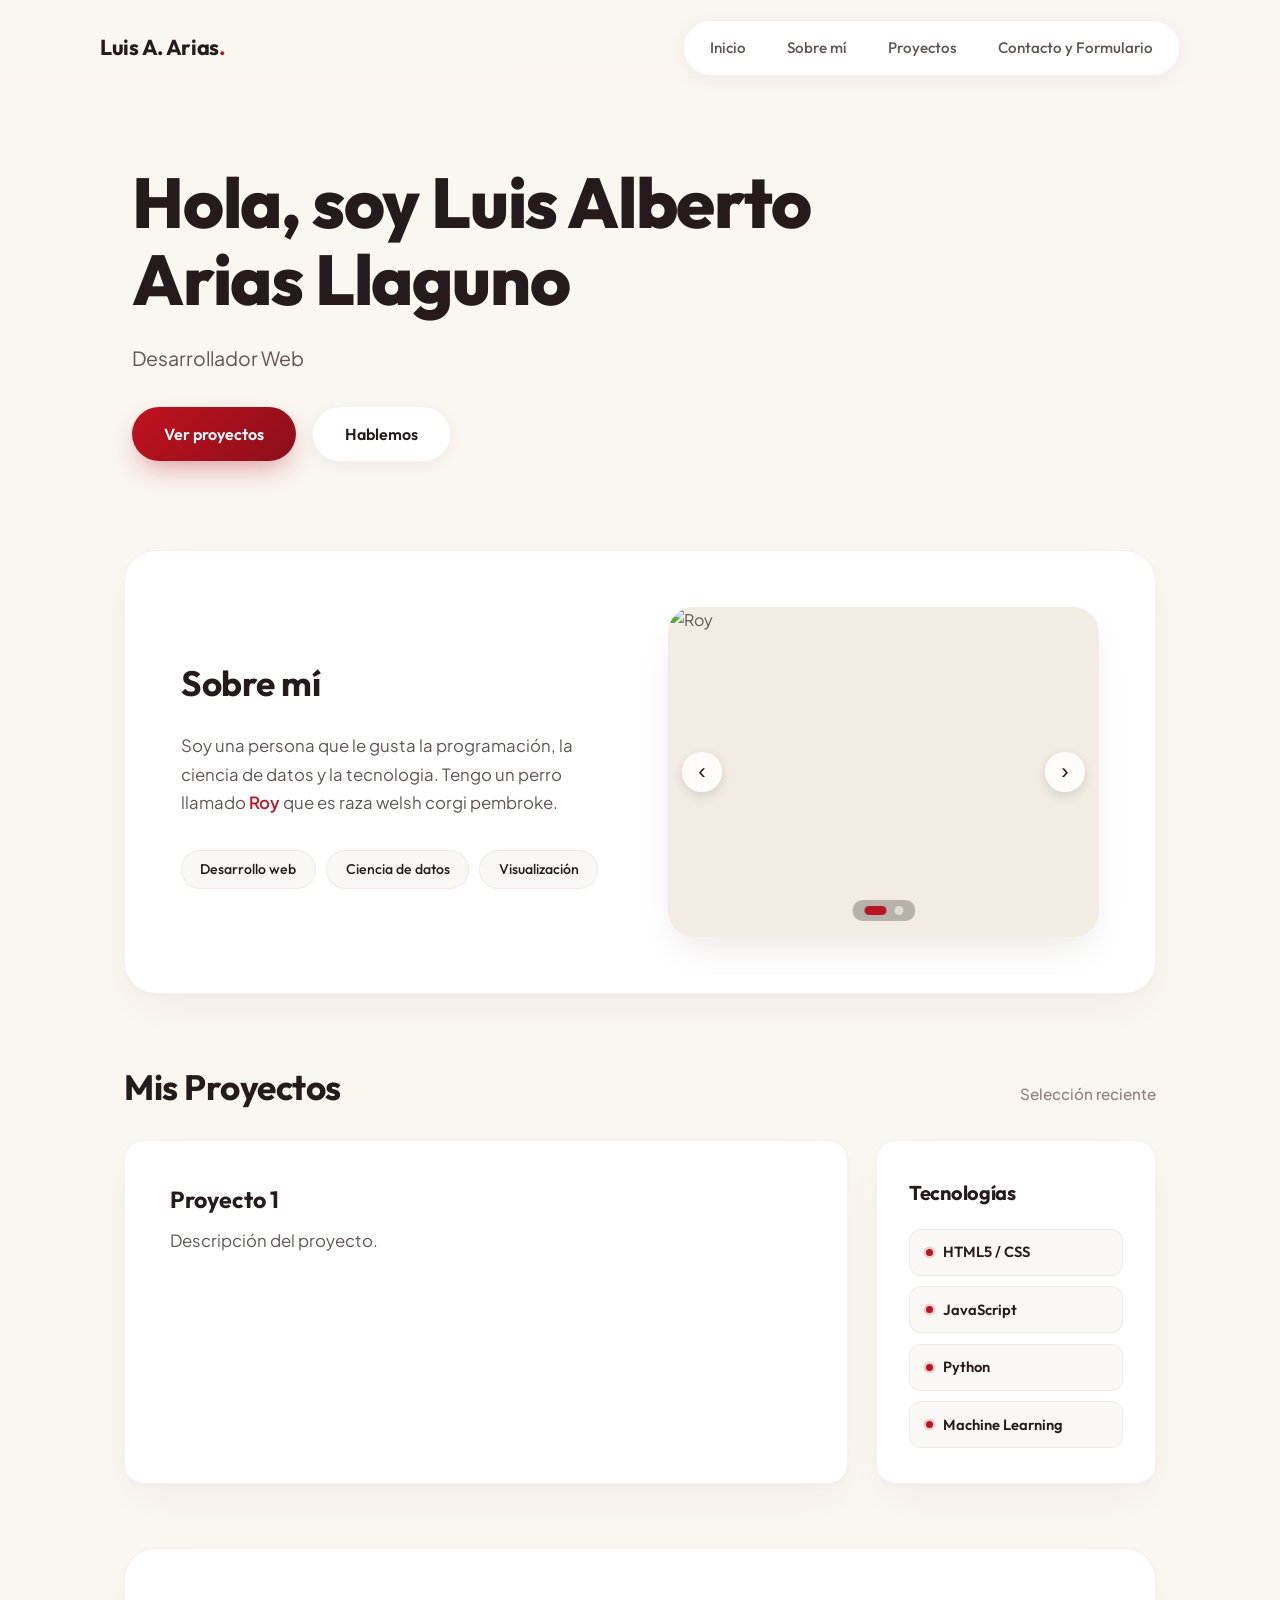
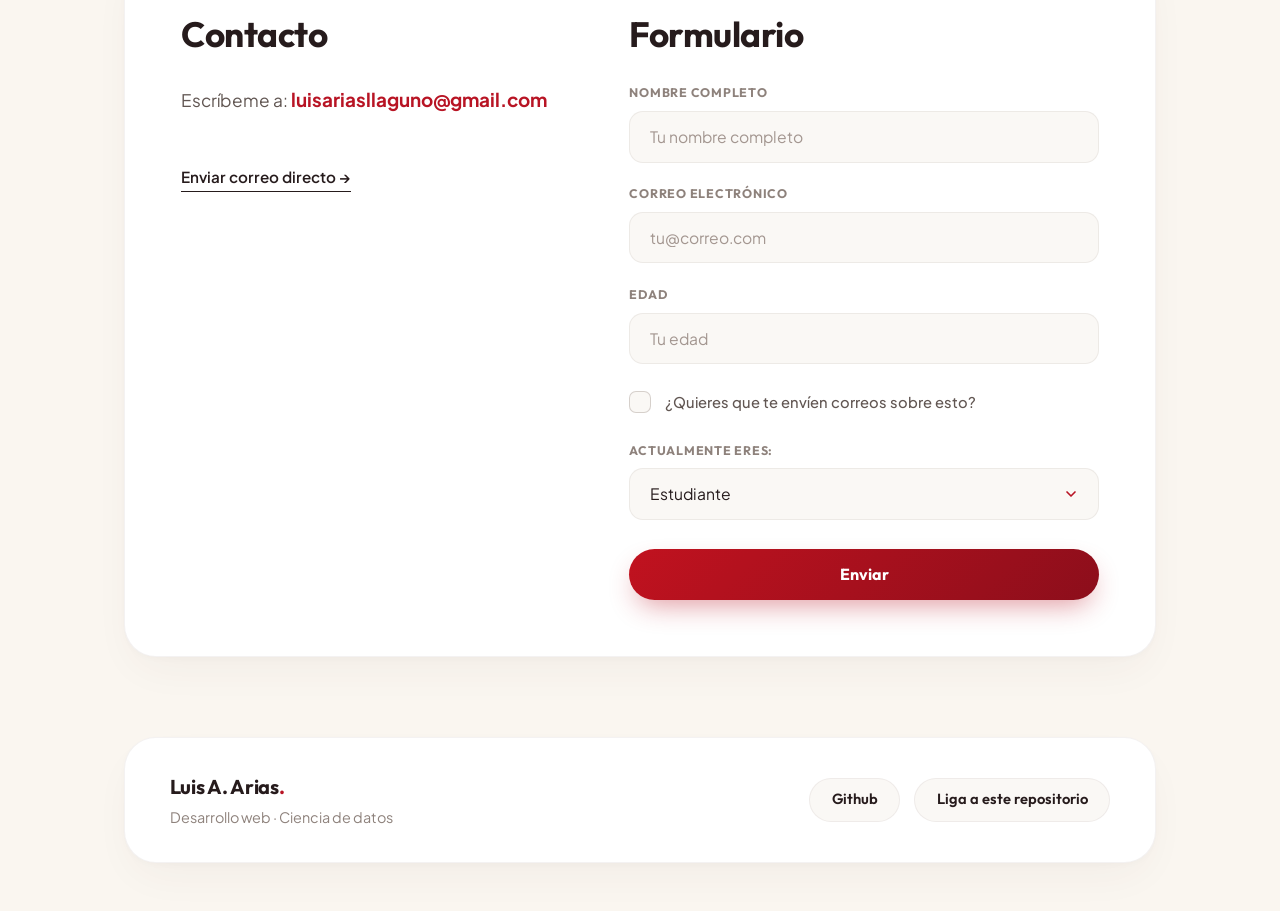
==== commit 526eb762: "Campos de checkbox y Lista desplegable - Se agregaron los campos de Checkbox y lista desplegable en " ====
--- a/index.html
+++ b/index.html
@@ -120,18 +120,34 @@
         <h2>Formulario</h2>
         <form action="enviar.php" method="POST">
           <div class="form-field">
-            <label for="nombre">NOMBRE</label>
-            <input type="text" id="nombre" name="nombre" placeholder="Tu nombre" required>
+            <label for="nombre">NOMBRE COMPLETO</label>
+            <input type="text" id="nombre" name="nombre" placeholder="Tu nombre completo" required>
           </div>
 
           <div class="form-field">
             <label for="correo">CORREO ELECTRÓNICO</label>
-            <input type="email" id="correo" name="correo" placeholder="tu@correo.com" required>
+            <input type="email" id="correo" name="correo" placeholder="tu@correo.com" required> <!-- Se agrega el required para que sea obligatorio -->
           </div>
 
           <div class="form-field">
-            <label for="mensaje">MENSAJE</label>
-            <textarea id="mensaje" name="mensaje" rows="3" placeholder="Cuéntame sobre tu proyecto..." required></textarea>
+            <label for="mensaje">EDAD</label>
+            <input type="number" id="mensaje" name="mensaje" placeholder="Tu edad" required> <!-- Se agrega el required para que sea obligatorio -->
+          </div>
+
+          <!-- Checkbox -->
+          <div class="form-field form-field-checkbox">
+            <input type="checkbox" id="suscribir" name="suscribir" value="si">
+            <label for="suscribir">¿Quieres que te envíen correos sobre esto?</label>
+          </div>
+
+          <!-- Lista desplegable  -->
+          <div class="form-field">
+            <label for="estado">Actualmente eres:</label>
+            <select id="estado" name="estado" required> <!-- Se agrega el required para que sea obligatorio -->
+              <option value="estudiante">Estudiante</option>
+              <option value="trabajador">Trabajador</option>
+              <option value="otro">Otro</option>
+            </select>
           </div>
 
           <button type="submit">Enviar</button>
--- a/style.css
+++ b/style.css
@@ -704,7 +704,8 @@
   text-transform: uppercase;         /* Etiquetas en mayúsculas estilo minimalista */
 }
 
-#formulario input,
+/* Entradas de texto y números */
+#formulario input:not([type="checkbox"]):not([type="radio"]),
 #formulario textarea {
   width: 100%;
   background: var(--surface-input);  /* Fondo crema suave */
@@ -718,14 +719,14 @@
   outline: none;
 }
 
-#formulario input::placeholder,
+#formulario input:not([type="checkbox"]):not([type="radio"])::placeholder,
 #formulario textarea::placeholder {
   color: #A39690;
   font-weight: 400;
 }
 
 /* Efecto de foco: resplandor escarlata */
-#formulario input:focus,
+#formulario input:not([type="checkbox"]):not([type="radio"]):focus,
 #formulario textarea:focus {
   background: var(--white);
   border-color: var(--scarlet);
@@ -735,6 +736,136 @@
 #formulario textarea {
   resize: vertical;
   min-height: 110px;
+}
+
+/* --------------------------------------------------------------------------
+   ESTILOS PARA LISTA DESPLEGABLE (Select) Y CASILLA DE VERIFICACIÓN (Checkbox)
+   Mantienen la coherencia con la paleta cálida, bordes suaves y detalles escarlata.
+   -------------------------------------------------------------------------- */
+
+/* Lista desplegable (Select) */
+#formulario select {
+  width: 100%;
+  background-color: var(--surface-input);
+  border: 1.5px solid rgba(70, 45, 35, 0.07);
+  border-radius: 14px;
+  padding: 0.95rem 2.8rem 0.95rem 1.2rem;
+  font-family: var(--font-body);
+  font-size: 0.98rem;
+  color: var(--ink);
+  cursor: pointer;
+  transition: all var(--transition);
+  outline: none;
+  /* Flecha personalizada escarlata */
+  appearance: none;
+  -webkit-appearance: none;
+  -moz-appearance: none;
+  background-image: url("data:image/svg+xml,%3Csvg xmlns='http://www.w3.org/2000/svg' width='16' height='16' viewBox='0 0 24 24' fill='none' stroke='%23B81424' stroke-width='2.5' stroke-linecap='round' stroke-linejoin='round'%3E%3Cpolyline points='6 9 12 15 18 9'%3E%3C/polyline%3E%3C/svg%3E");
+  background-repeat: no-repeat;
+  background-position: calc(100% - 1.2rem) center;
+  background-size: 1rem;
+}
+
+#formulario select:hover {
+  background-color: #FFFDFC;
+  border-color: rgba(184, 20, 36, 0.3);
+}
+
+#formulario select:focus {
+  background-color: var(--white);
+  border-color: var(--scarlet);
+  box-shadow: 0 0 0 3.5px rgba(184, 20, 36, 0.15);
+}
+
+#formulario select option {
+  background-color: var(--white);
+  color: var(--ink);
+  padding: 0.6rem;
+  font-family: var(--font-body);
+}
+
+/* Casilla de verificación (Checkbox) */
+.form-field-checkbox,
+.form-field:has(input[type="checkbox"]) {
+  flex-direction: row;
+  align-items: center;
+  gap: 0.85rem;
+  margin: 0.35rem 0;
+  cursor: pointer;
+}
+
+#formulario input[type="checkbox"] {
+  appearance: none;
+  -webkit-appearance: none;
+  width: 22px;
+  height: 22px;
+  min-width: 22px;
+  background-color: var(--surface-input);
+  border: 1.8px solid rgba(70, 45, 35, 0.2);
+  border-radius: 7px;
+  cursor: pointer;
+  display: inline-grid;
+  place-content: center;
+  margin: 0;
+  padding: 0;
+  transition: all var(--transition);
+  outline: none;
+  position: relative;
+}
+
+#formulario input[type="checkbox"]:hover {
+  border-color: var(--scarlet);
+  background-color: var(--white);
+  transform: scale(1.05);
+}
+
+#formulario input[type="checkbox"]:focus-visible {
+  border-color: var(--scarlet);
+  box-shadow: 0 0 0 3.5px rgba(184, 20, 36, 0.18);
+}
+
+#formulario input[type="checkbox"]:checked {
+  background: var(--gradient-scarlet);
+  border-color: var(--scarlet);
+  box-shadow: 0 4px 12px rgba(184, 20, 36, 0.35);
+}
+
+/* Palomita blanca personalizada dentro del checkbox */
+#formulario input[type="checkbox"]::after {
+  content: "";
+  width: 5px;
+  height: 10px;
+  border: solid var(--white);
+  border-width: 0 2.2px 2.2px 0;
+  transform: rotate(45deg) scale(0);
+  transition: transform 0.18s cubic-bezier(0.4, 0, 0.2, 1);
+  margin-bottom: 2px;
+}
+
+#formulario input[type="checkbox"]:checked::after {
+  transform: rotate(45deg) scale(1);
+}
+
+/* Etiqueta asociada al checkbox (más legible y con comportamiento clickeable) */
+.form-field-checkbox label,
+.form-field:has(input[type="checkbox"]) label,
+#formulario input[type="checkbox"] + label {
+  font-family: var(--font-body);
+  font-size: 0.92rem;
+  font-weight: 500;
+  text-transform: none;              /* Mantiene minúsculas para legibilidad de pregunta */
+  letter-spacing: normal;
+  color: var(--text-body);
+  cursor: pointer;
+  user-select: none;
+  line-height: 1.45;
+  transition: color var(--transition);
+}
+
+.form-field-checkbox:hover label,
+.form-field:has(input[type="checkbox"]):hover label,
+#formulario input[type="checkbox"]:hover + label {
+  color: var(--ink);
 }
 
 /* Botón de envío con gradiente escarlata */
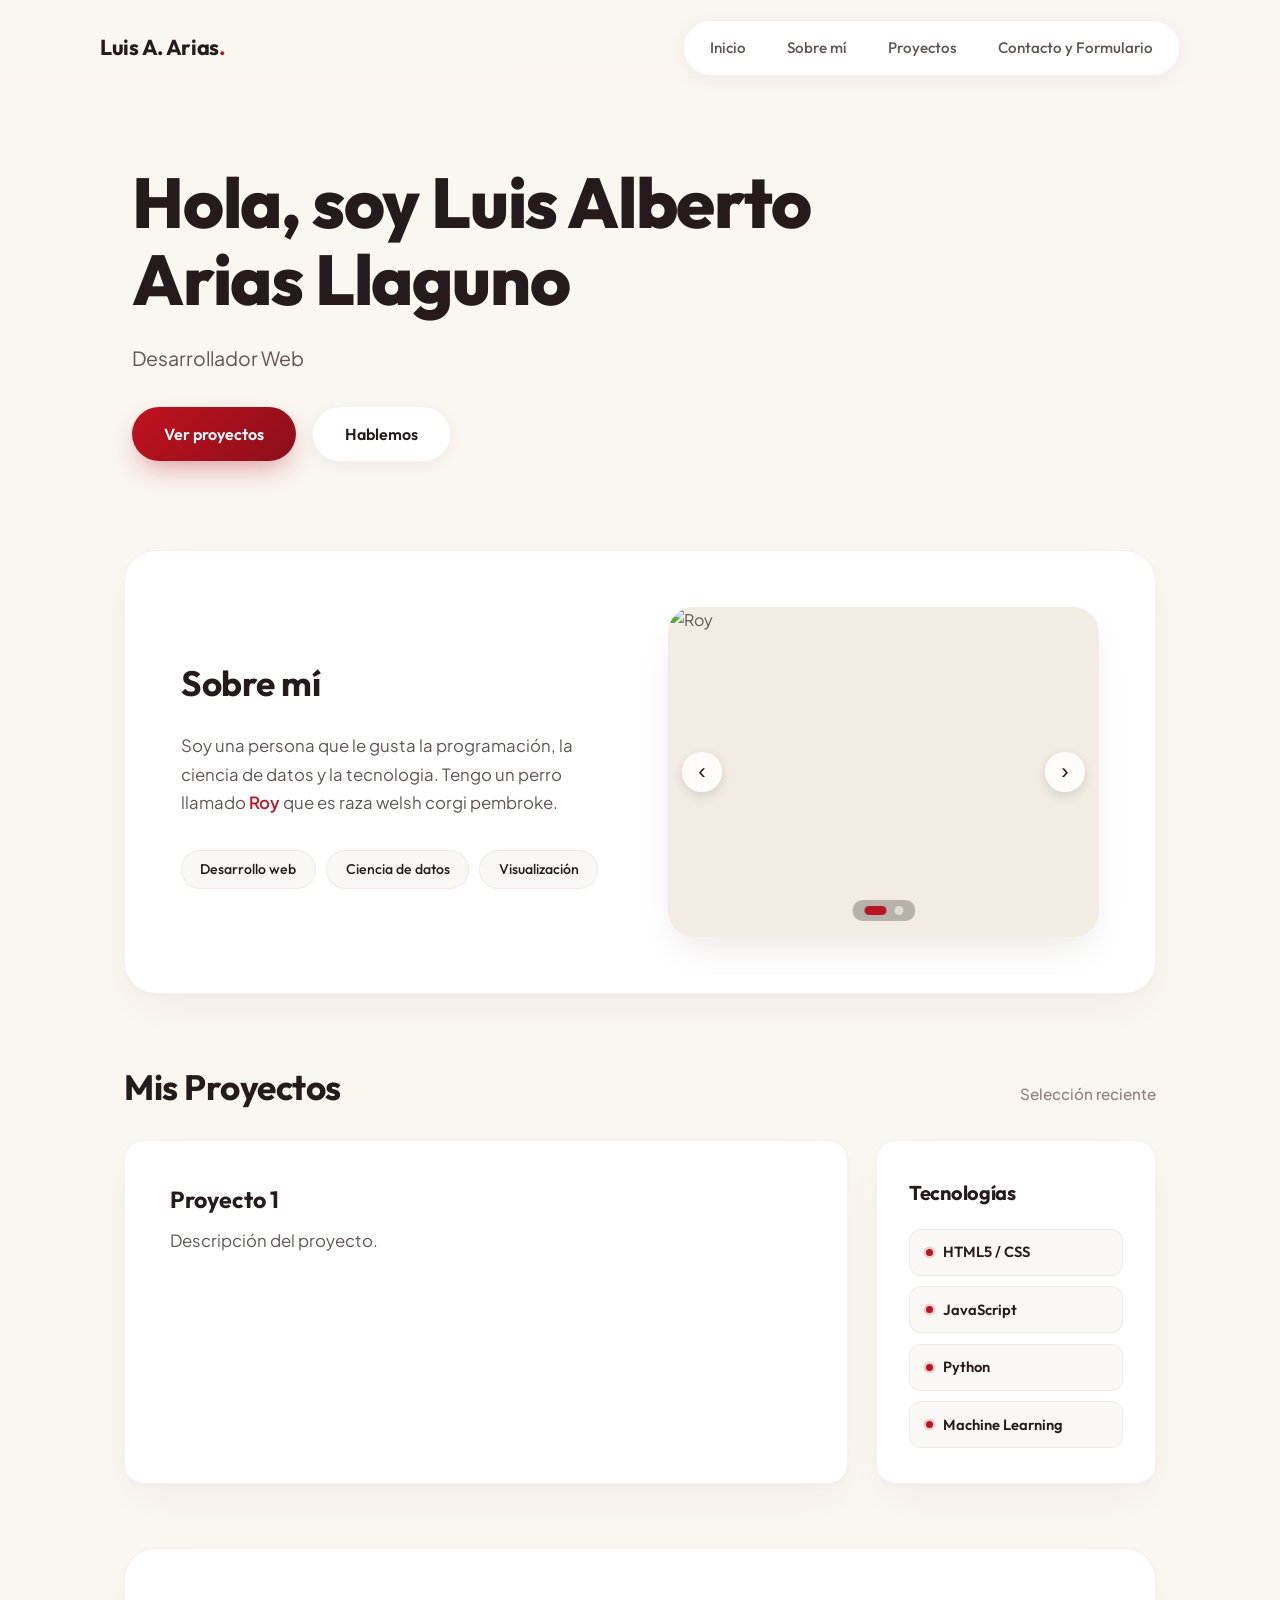
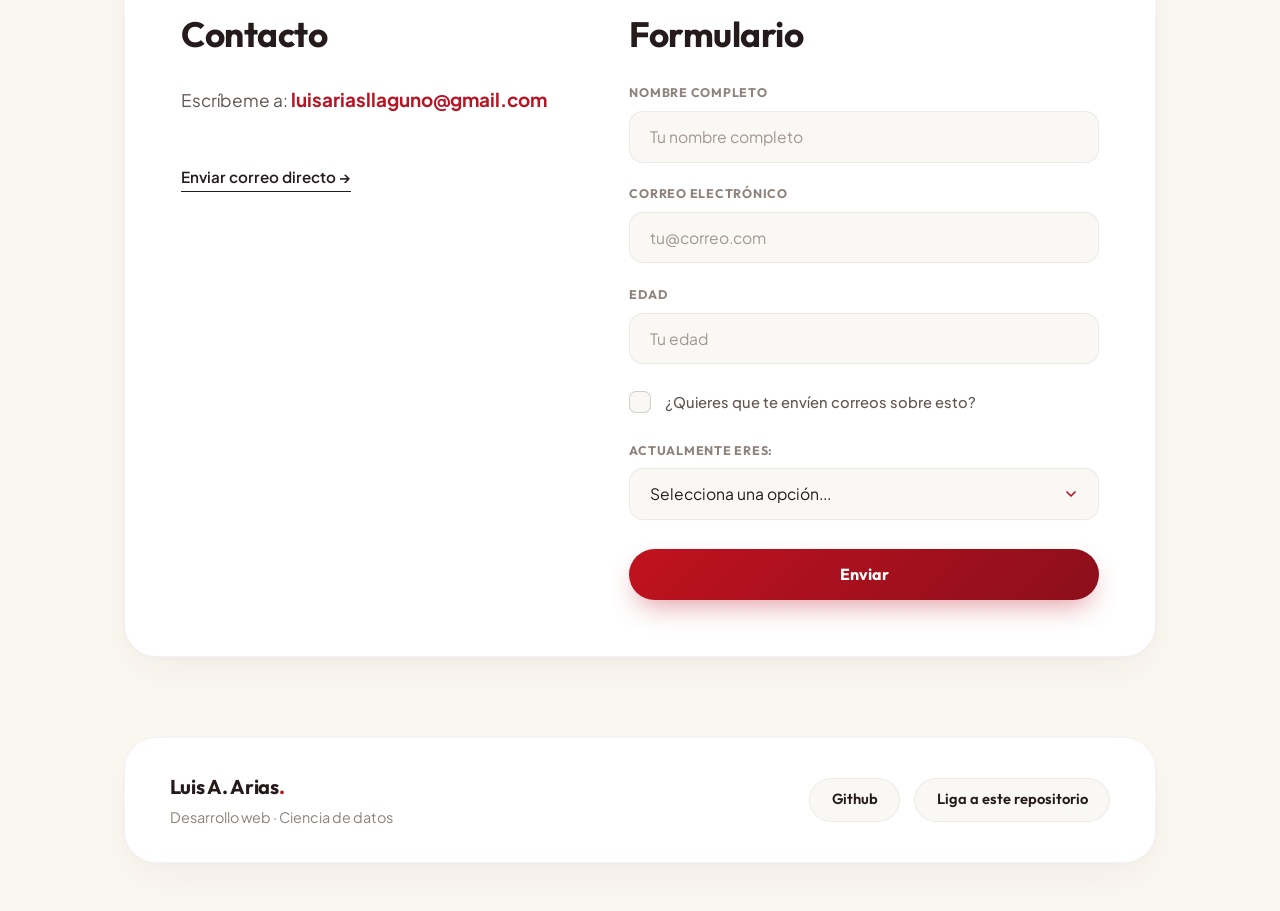
==== commit feb9d594: "Validación del formulario - Se creó la validación del formulario mediante script.js verificando que " ====
--- a/index.html
+++ b/index.html
@@ -118,7 +118,8 @@
       <!-- Formulario -->
       <section id="formulario">
         <h2>Formulario</h2>
-        <form action="enviar.php" method="POST">
+        <form action="enviar.php" method="POST" onsubmit="validarFormulario(event)" novalidate> <!-- novalidate para no enviarlo si no está completo y se usa el método para validar el formulario -->
+          
           <div class="form-field">
             <label for="nombre">NOMBRE COMPLETO</label>
             <input type="text" id="nombre" name="nombre" placeholder="Tu nombre completo" required>
@@ -144,13 +145,14 @@
           <div class="form-field">
             <label for="estado">Actualmente eres:</label>
             <select id="estado" name="estado" required> <!-- Se agrega el required para que sea obligatorio -->
+              <option value="" disabled selected hidden>Selecciona una opción...</option>
               <option value="estudiante">Estudiante</option>
               <option value="trabajador">Trabajador</option>
               <option value="otro">Otro</option>
             </select>
           </div>
 
-          <button type="submit">Enviar</button>
+          <button type="submit" id="btnEnviar" onclick="validarFormulario(event)">Enviar</button>
         </form>
       </section>
     </div>
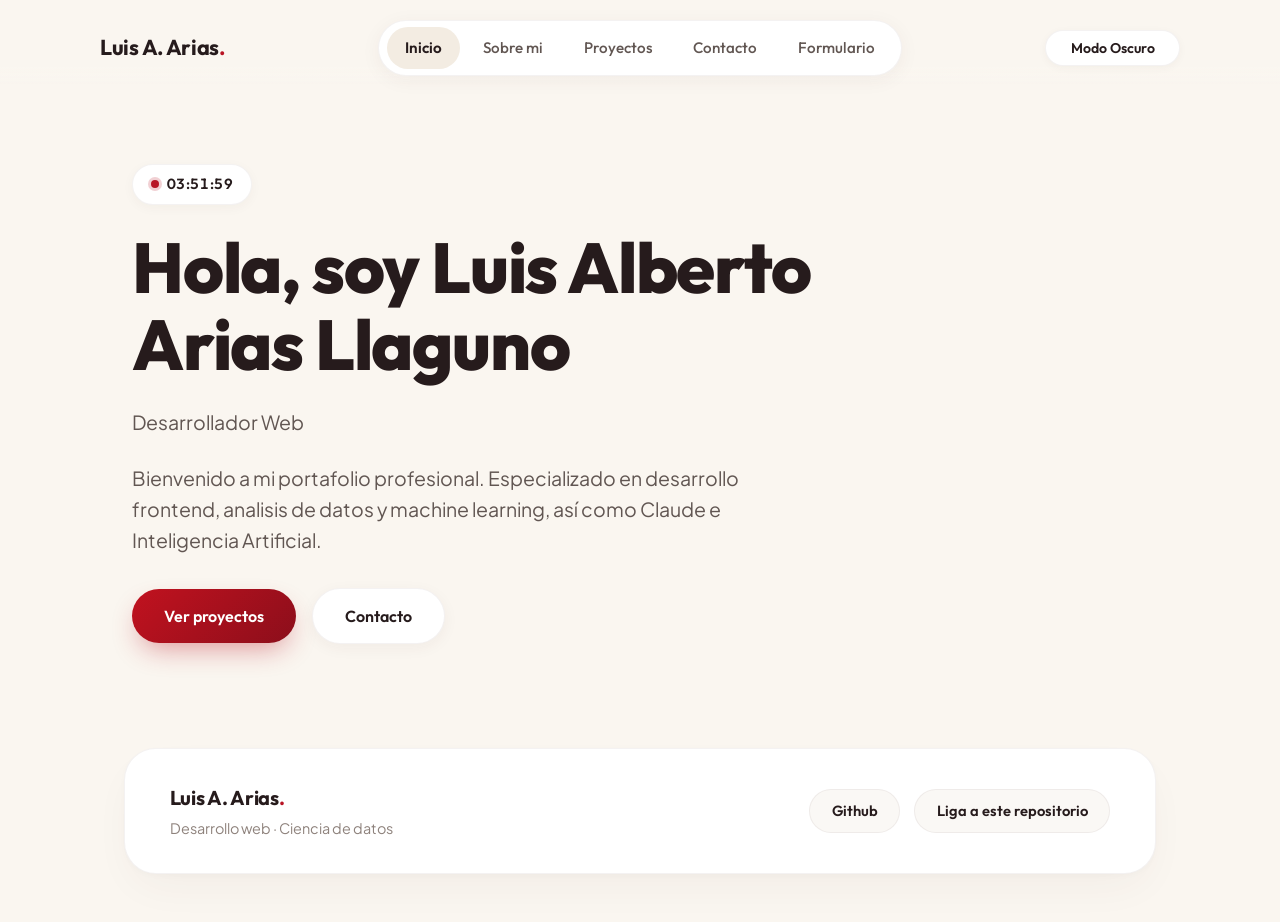
==== commit af27316e: "Refactorización index.html (Reloj y Modo Oscuro) - Se refactorizó el archivo de index.html para que " ====
--- a/index.html
+++ b/index.html
@@ -5,157 +5,51 @@
   <meta charset="UTF-8"> <!-- Esto sirve para que el navegador sepa que se está usando UTF-8 -->
   <meta name="viewport" content="width=device-width, initial-scale=1.0">
   <!-- Esto sirve para que la página se vea bien en dispositivos móviles -->
-  <title>Mi portafolio</title>
+  <title>Mi portafolio - Inicio</title>
   <link rel="icon" type="image/png" href="images/folder.png"> <!-- Esto es el ícono de la pestaña -->
-  <link rel="stylesheet" href="style.css"> <!-- Esto es lo que hace que use los diseños de style.css -->
+  <link rel="stylesheet" href="css/style.css"> <!-- Esto es lo que hace que use los diseños de style.css -->
 </head>
 
 <body>
 
   <!-- Navegación -->
   <header>
-    <div class="header-inner"> <!-- Centra y limita el ancho del contenido-->
-      <a href="#inicio" class="logo">Luis A. Arias<span class="accent-dot">.</span></a>
+    <div class="header-inner">
+      <a href="index.html" class="logo">Luis A. Arias<span class="accent-dot">.</span></a>
       <nav>
         <ul>
-          <li><a href="#inicio">Inicio</a></li>
-          <li><a href="#sobre-mi">Sobre mí</a></li>
-          <li><a href="#proyectos">Proyectos</a></li>
-          <li><a href="#contacto">Contacto y Formulario</a></li>          
+          <li><a href="index.html" class="active">Inicio</a></li>
+          <li><a href="pages/sobre-mi.html">Sobre mi</a></li>
+          <li><a href="pages/proyectos.html">Proyectos</a></li>
+          <li><a href="pages/contacto.html">Contacto</a></li>
+          <li><a href="pages/formulario.html">Formulario</a></li>
         </ul>
       </nav>
+      <button id="theme-toggle" class="theme-toggle-btn" type="button" aria-label="Cambiar tema">Modo Oscuro</button>
     </div>
   </header>
 
   <!-- Contenido principal -->
   <main>
-    <!-- Sección Principal / Hero -->
-    <section id="inicio">      
+    <!-- Seccion Principal / Hero -->
+    <section id="inicio">
+      <!-- Widget de Reloj en tiempo real -->
+      <div class="clock-widget" aria-label="Hora actual en tiempo real">
+        <span class="clock-dot"></span>
+        <span class="clock-time" id="reloj">--:--:--</span>
+      </div>
+
       <h1>Hola, soy Luis Alberto<br>Arias Llaguno</h1>
       <p class="hero-role">Desarrollador Web</p>
+      <p>
+        Bienvenido a mi portafolio profesional. Especializado en desarrollo frontend, analisis de datos y machine learning, así como Claude e Inteligencia Artificial.
+      </p>
+
       <div class="hero-actions">
-        <a href="#proyectos" class="btn btn-primary">Ver proyectos</a>
-        <a href="#contacto" class="btn btn-secondary">Hablemos</a>
+        <a href="pages/proyectos.html" class="btn btn-primary">Ver proyectos</a>
+        <a href="pages/contacto.html" class="btn btn-secondary">Contacto</a>
       </div>
     </section>
-
-    <!-- Sobre Mí -->
-    <section id="sobre-mi">
-      <div class="sobre-mi-col-texto">
-        <h2>Sobre mí</h2>
-        <p>Soy una persona que le gusta la programación, la ciencia de datos y la tecnologia. Tengo un perro llamado <strong class="text-accent">Roy</strong> que es raza welsh corgi pembroke.</p>
-        
-        <!-- Lista de etiquetas/chips redondeados de especialidades -->
-        <div class="chips-list">
-          <span class="chip">Desarrollo web</span>
-          <span class="chip">Ciencia de datos</span>
-          <span class="chip">Visualización</span>
-        </div>
-      </div>
-
-      <!-- Carrusel de imágenes -->
-      <div class="carousel-wrapper">
-        <div class="carousel" id="carousel">
-          <!-- Pista de diapositivas superpuestas con transición suave de opacidad -->
-          <div class="carousel-track">
-            <div class="carousel-slide active">
-              <img src="images/roy.jpg" alt="Roy">
-            </div>
-            <div class="carousel-slide">
-              <img src="images/luis.jpeg" alt="Luis">
-            </div>
-          </div>
-
-          <!-- Botones de control lateral (anterior / siguiente) -->
-          <button class="carousel-arrow prev" id="prevBtn" aria-label="Anterior">&#8249;</button>
-          <button class="carousel-arrow next" id="nextBtn" aria-label="Siguiente">&#8250;</button>
-
-          <!-- Indicadores de puntos inferiores (dots) -->
-          <div class="carousel-dots" id="carouselDots">
-            <button class="dot active" aria-label="Foto 1"></button>
-            <button class="dot" aria-label="Foto 2"></button>
-          </div>
-        </div>
-      </div>
-    </section>
-
-    <!-- Proyectos -->
-    <section id="proyectos">
-      <div class="section-heading-row">
-        <h2>Mis Proyectos</h2>
-        <span class="heading-aside">Selección reciente</span>
-      </div>
-      <div class="proyectos-layout">
-        <div class="proyectos-main">
-          <div class="proyecto-card">
-            <h3>Proyecto 1</h3>
-            <p>Descripción del proyecto.</p>
-          </div>
-        </div>
-
-        <!-- Sidebar de proyectos -->
-        <aside class="sidebar">
-          <h3>Tecnologías</h3>
-          <ul>
-            <li>HTML5 / CSS</li>
-            <li>JavaScript</li>
-            <li>Python</li>
-            <li>Machine Learning</li>
-          </ul>
-        </aside>
-      </div>
-    </section>
-
-    <!-- Contacto y Formulario -->
-    <div class="contact-form-layout">
-      <!-- Contacto -->
-      <section id="contacto">
-        <h2>Contacto</h2>
-        <p>Escríbeme a: <a href="mailto:luisariasllaguno@gmail.com" class="contact-email">luisariasllaguno@gmail.com</a></p>
-        <a href="mailto:luisariasllaguno@gmail.com" class="contact-link-arrow">Enviar correo directo &rarr;</a>
-      </section>
-
-      <!-- Formulario -->
-      <section id="formulario">
-        <h2>Formulario</h2>
-        <form action="enviar.php" method="POST" onsubmit="validarFormulario(event)" novalidate> <!-- novalidate para no enviarlo si no está completo y se usa el método para validar el formulario -->
-          
-          <div class="form-field">
-            <label for="nombre">NOMBRE COMPLETO</label>
-            <input type="text" id="nombre" name="nombre" placeholder="Tu nombre completo" required>
-          </div>
-
-          <div class="form-field">
-            <label for="correo">CORREO ELECTRÓNICO</label>
-            <input type="email" id="correo" name="correo" placeholder="tu@correo.com" required> <!-- Se agrega el required para que sea obligatorio -->
-          </div>
-
-          <div class="form-field">
-            <label for="mensaje">EDAD</label>
-            <input type="number" id="mensaje" name="mensaje" placeholder="Tu edad" required> <!-- Se agrega el required para que sea obligatorio -->
-          </div>
-
-          <!-- Checkbox -->
-          <div class="form-field form-field-checkbox">
-            <input type="checkbox" id="suscribir" name="suscribir" value="si">
-            <label for="suscribir">¿Quieres que te envíen correos sobre esto?</label>
-          </div>
-
-          <!-- Lista desplegable  -->
-          <div class="form-field">
-            <label for="estado">Actualmente eres:</label>
-            <select id="estado" name="estado" required> <!-- Se agrega el required para que sea obligatorio -->
-              <option value="" disabled selected hidden>Selecciona una opción...</option>
-              <option value="estudiante">Estudiante</option>
-              <option value="trabajador">Trabajador</option>
-              <option value="otro">Otro</option>
-            </select>
-          </div>
-
-          <button type="submit" id="btnEnviar" onclick="validarFormulario(event)">Enviar</button>
-        </form>
-      </section>
-    </div>
   </main>
 
   <!-- Pie de página -->
@@ -172,8 +66,9 @@
     </div>    
   </footer>
 
-  <!-- Script para la interactividad del carrusel de imágenes -->
-  <script src="script.js"></script>
+  <!-- Scripts: jQuery 3.7.1 y Script Principal Global -->
+  <script src="https://code.jquery.com/jquery-3.7.1.min.js"></script>
+  <script src="js/main.js"></script>
 </body>
 
 </html>
--- a/css/style.css
+++ b/css/style.css
@@ -0,0 +1,1239 @@
+/* 
+   PORTAFOLIO - LUIS ALBERTO ARIAS LLAGUNO
+   **Este archivo se creó usando Inteligencia Artificial**
+*/
+
+/* --------------------------------------------------------------------------
+   IMPORTACIÓN DE TIPOGRAFÍAS (Google Fonts)
+   - Outfit: Fuente sans-serif geométrica para títulos de alto impacto.
+   - Plus Jakarta Sans: Fuente moderna y legible para textos y párrafos.
+   -------------------------------------------------------------------------- */
+@import url('https://fonts.googleapis.com/css2?family=Outfit:wght@400;500;600;700;800&family=Plus+Jakarta+Sans:wght@400;500;600;700&display=swap');
+
+/* --------------------------------------------------------------------------
+   1. VARIABLES DE DISEÑO (Design Tokens)
+   Definición centralizada de colores, gradientes, sombras, bordes y tipografías.
+   -------------------------------------------------------------------------- */
+:root {
+  /* Paleta Base y Fondo */
+  --cream: #FAF6F0;                  /* Fondo beige cálido claro oklch(0.975 0.014 75) */
+  --mist: #F3ECE2;                   /* Crema intermedio */
+  --surface-input: #FAF8F5;          /* Fondo suave para campos de formulario */
+  --white: #FFFFFF;                  /* Blanco para tarjetas y elementos destacados */
+
+  /* Colores de Acento Escarlata */
+  --scarlet: #B81424;                /* Escarlata vibrante oklch(0.58 0.22 27) */
+  --crimson: #8C0E1B;                /* Carmesí profundo oklch(0.44 0.17 23) */
+  --coral: #E0533C;                  /* Coral oklch(0.7 0.17 32) */
+  --scarlet-soft: rgba(184, 20, 36, 0.08);
+  --scarlet-glow: rgba(184, 20, 36, 0.35);
+
+  /* Gradientes y Sombras de prueba.css */
+  --gradient-scarlet: linear-gradient(135deg, #C1121F 0%, #8C0E1B 100%);
+  --shadow-scarlet: 0 12px 28px -8px rgba(184, 20, 36, 0.45);
+  --shadow-card: 0 18px 45px -12px rgba(90, 55, 45, 0.06), 0 2px 6px rgba(0, 0, 0, 0.02);
+  --shadow-hover: 0 24px 50px -10px rgba(90, 55, 45, 0.1), 0 4px 12px rgba(0, 0, 0, 0.03);
+
+  /* Colores de Texto y Neutros */
+  --ink: #261B1C;                    /* Carbón café cálido para títulos oklch(0.26 0.03 25) */
+  --text-body: #615652;              /* Gris cálido para párrafos */
+  --text-muted: #8E827C;             /* Gris secundario para etiquetas */
+  --border-light: rgba(70, 45, 35, 0.06);
+
+  /* Tipografía de la página web */
+  --font-heading: 'Outfit', 'Plus Jakarta Sans', system-ui, -apple-system, sans-serif;
+  --font-body: 'Plus Jakarta Sans', system-ui, -apple-system, sans-serif;
+
+  /* Curvaturas y Radios */
+  --radius-sm: 12px;                 /* Esquinas de inputs y botones pequeños */
+  --radius-md: 20px;                 /* Esquinas de tarjetas secundarias */
+  --radius-lg: 32px;                 /* Curvatura amplia para las grandes tarjetas principales */
+  --radius-pill: 9999px;             /* Curvatura completa tipo cápsula/píldora */
+
+  /* Transición estándar para animaciones suaves */
+  --transition: 0.28s cubic-bezier(0.4, 0, 0.2, 1);
+}
+
+/* --------------------------------------------------------------------------
+   2. RESET Y ESTILOS GLOBALES
+   Garantiza coherencia de márgenes, modelo de caja y renderizado en navegadores.
+   -------------------------------------------------------------------------- */
+*, *::before, *::after {             /* Esto es la parte de los márgenes y rellenos */
+  margin: 0;
+  padding: 0;
+  box-sizing: border-box;            /* Incluye padding y border en el ancho total */
+}
+
+html {
+  scroll-behavior: smooth;           /* Desplazamiento suave al hacer clic en los enlaces internos */
+  font-size: 16px;
+}
+
+body {
+  font-family: var(--font-body);
+  background-color: var(--cream);    /* Fondo general beige cálido (color de fondo de la página) */
+  color: var(--text-body);
+  line-height: 1.65;
+  min-height: 100vh;                 /* Esto es la parte del alto de la pantalla */
+  overflow-x: hidden;                /* Evita barras de desplazamiento horizontal accidentales */
+  -webkit-font-smoothing: antialiased;
+  -moz-osx-font-smoothing: grayscale;
+}
+
+/* Clases de texto utilitarias para resaltar palabras clave */
+.text-accent,
+.text-scarlet {
+  color: var(--scarlet);
+  font-weight: 600;
+}
+
+.accent-dot {
+  color: var(--scarlet);             /* Punto rojo escarlata del logotipo y títulos */
+}
+
+/* --------------------------------------------------------------------------
+   3. CABECERA Y BARRA DE NAVEGACIÓN (Header)
+   Permanece fija en la parte superior con un degradado que se fusiona con el fondo.
+   -------------------------------------------------------------------------- */
+header {
+  position: sticky;
+  top: 0;                 
+  z-index: 100;
+  padding: 1.25rem 1.5rem 0.5rem;           /* Esto es la parte del padding y margenes de la barra de navegación */
+  background: linear-gradient(180deg, var(--cream) 80%, rgba(250, 246, 240, 0) 100%);
+}
+
+.header-inner {
+  max-width: 1080px;                /* Esto es la parte del ancho de la página */
+  margin: 0 auto;
+  display: grid;
+  grid-template-columns: 1fr auto 1fr;
+  align-items: center;
+  gap: 1rem;
+}
+
+.logo {
+  justify-self: start;
+}
+
+header nav {
+  justify-self: center;
+}
+
+/* Logotipo personal a la izquierda */
+.logo {
+  font-family: var(--font-heading);
+  font-size: 1.35rem;
+  font-weight: 700;
+  color: var(--ink);
+  text-decoration: none;
+  letter-spacing: -0.3px;
+  transition: opacity var(--transition);
+}
+
+.logo:hover {
+  opacity: 0.85;
+}
+
+/* Cápsula de navegación flotante */
+nav ul {
+  list-style: none;
+  display: flex;
+  align-items: center;
+  background: var(--white);
+  padding: 0.35rem 0.5rem;
+  border-radius: var(--radius-pill);    /* Esto es la parte de las esquinas de la barra de navegación (bordes)*/
+  box-shadow: 0 4px 20px rgba(70, 45, 35, 0.05);
+  border: 1px solid var(--border-light);
+  gap: 0.25rem;
+}
+
+nav ul li a {
+  text-decoration: none;
+  font-family: var(--font-heading);
+  font-size: 0.95rem;
+  font-weight: 500;
+  color: var(--text-body);
+  padding: 0.55rem 1.15rem;
+  border-radius: var(--radius-pill);
+  transition: all var(--transition);
+  display: inline-block;
+}
+
+nav ul li a:hover {
+  color: var(--ink);
+  background-color: var(--mist);
+}
+
+/* Botón destacado del menú de navegación (si se requiere enlace destacado) */
+nav ul li a.nav-cta {
+  background: var(--gradient-scarlet);
+  color: var(--white);
+  font-weight: 600;
+  box-shadow: 0 4px 14px rgba(184, 20, 36, 0.35);
+}
+
+nav ul li a.nav-cta:hover {
+  transform: translateY(-1px);
+  box-shadow: 0 6px 18px rgba(184, 20, 36, 0.45);
+  color: var(--white);
+}
+
+/* --------------------------------------------------------------------------
+   4. CONTENEDOR PRINCIPAL (Main)
+   Centra las secciones y establece una separación vertical equilibrada.
+   -------------------------------------------------------------------------- */
+main {
+  max-width: 1080px;
+  margin: 0 auto;
+  padding: 2.5rem 1.5rem 5rem;
+  display: flex;
+  flex-direction: column;
+  gap: 4rem;                         /* Espaciado generoso entre secciones */
+}
+
+/* --------------------------------------------------------------------------
+   5. SECCIÓN INICIO / HERO (#inicio)
+   Presentación tipográfica limpia directamente sobre el fondo beige.
+   -------------------------------------------------------------------------- */
+#inicio {
+  padding: 2.5rem 0.5rem 1.5rem;
+  display: flex;
+  flex-direction: column;
+  align-items: flex-start;
+  gap: 1.5rem;
+}
+
+/* Badge con punto indicador */
+.badge-status {
+  display: inline-flex;
+  align-items: center;
+  gap: 0.6rem;
+  background: var(--white);
+  padding: 0.45rem 1.1rem;
+  border-radius: var(--radius-pill);
+  font-size: 0.88rem;
+  font-weight: 500;
+  color: var(--text-body);
+  box-shadow: 0 3px 12px rgba(70, 45, 35, 0.04);
+  border: 1px solid var(--border-light);
+}
+
+.badge-dot {
+  width: 8px;
+  height: 8px;
+  border-radius: 50%;
+  background-color: var(--scarlet);
+  box-shadow: 0 0 0 3px rgba(184, 20, 36, 0.2);
+}
+
+#inicio h1 {
+  font-family: var(--font-heading);
+  font-size: clamp(2.6rem, 5.8vw, 4.4rem); /* Tamaño fluido según el ancho de pantalla */
+  font-weight: 800;
+  line-height: 1.1;
+  color: var(--ink);
+  letter-spacing: -1.2px;
+}
+
+#inicio .hero-role,
+#inicio > p {
+  font-size: 1.22rem;
+  line-height: 1.6;
+  color: var(--text-body);
+  max-width: 680px;
+}
+
+/* Botones en píldora */
+.hero-actions {
+  display: flex;
+  align-items: center;
+  gap: 1rem;
+  flex-wrap: wrap;
+  margin-top: 0.5rem;
+}
+
+.btn {
+  display: inline-flex;
+  align-items: center;
+  justify-content: center;
+  font-family: var(--font-heading);
+  font-size: 1rem;
+  font-weight: 600;
+  text-decoration: none;
+  padding: 0.85rem 2rem;
+  border-radius: var(--radius-pill);
+  transition: all var(--transition);
+  cursor: pointer;
+  border: none;
+}
+
+/* Botón primario con gradiente escarlata */
+.btn-primary {
+  background: var(--gradient-scarlet);
+  color: #FFFFFF;
+  box-shadow: var(--shadow-scarlet);
+}
+
+.btn-primary:hover {
+  transform: translateY(-2px);
+  box-shadow: 0 16px 32px -6px rgba(184, 20, 36, 0.55);
+}
+
+/* Botón secundario en blanco con borde sutil */
+.btn-secondary {
+  background: var(--white);
+  color: var(--ink);
+  box-shadow: 0 4px 15px rgba(70, 45, 35, 0.05);
+  border: 1px solid var(--border-light);
+}
+
+.btn-secondary:hover {
+  transform: translateY(-2px);
+  box-shadow: 0 8px 24px rgba(70, 45, 35, 0.08);
+  background: #FFFDFC;
+}
+
+/* --------------------------------------------------------------------------
+   6. SECCIÓN SOBRE MÍ (#sobre-mi)
+   Tarjeta blanca con esquinas curvas de 32px y estructura a 2 columnas.
+   -------------------------------------------------------------------------- */
+#sobre-mi {
+  background: var(--white);
+  border-radius: var(--radius-lg);
+  padding: 3.5rem;
+  box-shadow: var(--shadow-card);
+  border: 1px solid var(--border-light);
+  display: grid;
+  grid-template-columns: 1fr 1fr;    /* Columna de texto + Columna de carrusel */
+  gap: 3.5rem;
+  align-items: center;
+}
+
+#sobre-mi h2 {
+  font-family: var(--font-heading);
+  font-size: 2.2rem;
+  font-weight: 700;
+  color: var(--ink);
+  letter-spacing: -0.5px;
+  margin-bottom: 1.25rem;
+}
+
+#sobre-mi p {
+  font-size: 1.05rem;
+  line-height: 1.7;
+  color: var(--text-body);
+  margin-bottom: 2rem;
+}
+
+/* Chips / Badges en formato píldora */
+.chips-list {
+  display: flex;
+  flex-wrap: wrap;
+  gap: 0.65rem;
+}
+
+.chip {
+  background: var(--surface-input);
+  border: 1px solid var(--border-light);
+  color: var(--ink);
+  font-family: var(--font-heading);
+  font-size: 0.88rem;
+  font-weight: 500;
+  padding: 0.45rem 1.15rem;
+  border-radius: var(--radius-pill);
+  box-shadow: 0 2px 6px rgba(70, 45, 35, 0.02);
+}
+
+/* --------------------------------------------------------------------------
+   7. CARRUSEL INTERACTIVO DE IMÁGENES
+   Muestra las imágenes de Luis y Roy con transiciones fluidas de opacidad.
+   -------------------------------------------------------------------------- */
+.carousel-wrapper {
+  width: 100%;
+  display: flex;
+  justify-content: center;
+}
+
+.carousel {
+  position: relative;
+  width: 100%;
+  max-width: 440px;
+  height: 330px;
+  border-radius: 26px;               /* Esquinas redondeadas de la imagen */
+  overflow: hidden;
+  box-shadow: 0 16px 36px -10px rgba(70, 45, 35, 0.12);
+  background-color: var(--mist);
+}
+
+.carousel-track {
+  width: 100%;
+  height: 100%;
+  position: relative;
+}
+
+/* Cada diapositiva se superpone y se revela mediante opacidad */
+.carousel-slide {
+  position: absolute;
+  top: 0;
+  left: 0;
+  width: 100%;
+  height: 100%;
+  opacity: 0;
+  visibility: hidden;
+  transition: opacity 0.5s ease-in-out, transform 0.5s ease-in-out;
+  transform: scale(1.03);            /* Ligero zoom out al activarse */
+}
+
+.carousel-slide.active {
+  opacity: 1;
+  visibility: visible;
+  transform: scale(1);
+}
+
+.carousel-slide img {
+  width: 100%;
+  height: 100%;
+  object-fit: cover;                 /* Ajusta la foto sin deformarla */
+  object-position: center;
+  display: block;
+}
+
+/* Flechas flotantes de control anterior / siguiente */
+.carousel-arrow {
+  position: absolute;
+  top: 50%;
+  transform: translateY(-50%);
+  width: 40px;
+  height: 40px;
+  border-radius: 50%;
+  background: rgba(255, 255, 255, 0.85);
+  backdrop-filter: blur(8px);
+  -webkit-backdrop-filter: blur(8px);
+  border: 1px solid rgba(255, 255, 255, 0.5);
+  color: var(--ink);
+  font-size: 1.4rem;
+  display: flex;
+  align-items: center;
+  justify-content: center;
+  cursor: pointer;
+  box-shadow: 0 4px 12px rgba(0, 0, 0, 0.12);
+  transition: all var(--transition);
+  z-index: 5;
+  user-select: none;
+}
+
+.carousel-arrow:hover {
+  background: var(--white);
+  color: var(--scarlet);
+  transform: translateY(-50%) scale(1.08);
+}
+
+.carousel-arrow.prev {
+  left: 14px;
+}
+
+.carousel-arrow.next {
+  right: 14px;
+}
+
+/* Puntos indicadores inferiores del carrusel */
+.carousel-dots {
+  position: absolute;
+  bottom: 16px;
+  left: 50%;
+  transform: translateX(-50%);
+  display: flex;
+  gap: 8px;
+  z-index: 5;
+  background: rgba(0, 0, 0, 0.25);
+  backdrop-filter: blur(6px);
+  padding: 6px 12px;
+  border-radius: var(--radius-pill);
+}
+
+.carousel-dots .dot {
+  width: 9px;
+  height: 9px;
+  border-radius: 50%;
+  background: rgba(255, 255, 255, 0.55);
+  border: none;
+  cursor: pointer;
+  transition: all var(--transition);
+  padding: 0;
+}
+
+/* Indicador activo: se ensancha y toma el color escarlata */
+.carousel-dots .dot.active {
+  background: var(--scarlet);
+  width: 22px;
+  border-radius: 5px;
+}
+
+/* --------------------------------------------------------------------------
+   8. SECCIÓN PROYECTOS (#proyectos)
+   Tarjeta blanca que presenta el proyecto con elevación suave al hover.
+   -------------------------------------------------------------------------- */
+#proyectos {
+  display: flex;
+  flex-direction: column;
+  gap: 1.5rem;
+}
+
+.section-heading-row {
+  display: flex;
+  justify-content: space-between;
+  align-items: baseline;
+}
+
+#proyectos h2 {
+  font-family: var(--font-heading);
+  font-size: 2.2rem;
+  font-weight: 700;
+  color: var(--ink);
+  letter-spacing: -0.5px;
+}
+
+.heading-aside {
+  font-size: 0.95rem;
+  color: var(--text-muted);
+  font-weight: 500;
+}
+
+/* Layout de proyectos con barra lateral */
+.proyectos-layout {
+  display: grid;
+  grid-template-columns: 1fr 280px;
+  gap: 1.75rem;
+  align-items: stretch;
+}
+
+.proyectos-main {
+  display: flex;
+  flex-direction: column;
+  gap: 1.5rem;
+}
+
+.proyecto-card {
+  background: var(--white);
+  border-radius: var(--radius-md);
+  padding: 2.5rem 2.8rem;
+  box-shadow: var(--shadow-card);
+  border: 1px solid var(--border-light);
+  transition: all var(--transition);
+  height: 100%;
+}
+
+.proyecto-card:hover {
+  transform: translateY(-3px);       /* Elevación sutil al interactuar */
+  box-shadow: var(--shadow-hover);
+}
+
+.proyecto-card h3 {
+  font-family: var(--font-heading);
+  font-size: 1.45rem;
+  font-weight: 700;
+  color: var(--ink);
+  margin-bottom: 0.6rem;
+}
+
+.proyecto-card p {
+  font-size: 1.05rem;
+  color: var(--text-body);
+  line-height: 1.6;
+}
+
+/* Barra lateral de tecnologías (Sidebar) */
+.sidebar {
+  background: var(--white);
+  border-radius: var(--radius-md);
+  padding: 2.2rem 2rem;
+  box-shadow: var(--shadow-card);
+  border: 1px solid var(--border-light);
+  transition: all var(--transition);
+  display: flex;
+  flex-direction: column;
+}
+
+.sidebar:hover {
+  transform: translateY(-3px);
+  box-shadow: var(--shadow-hover);
+}
+
+.sidebar h3 {
+  font-family: var(--font-heading);
+  font-size: 1.25rem;
+  font-weight: 700;
+  color: var(--ink);
+  letter-spacing: -0.3px;
+  margin-bottom: 1.25rem;
+}
+
+.sidebar ul {
+  list-style: none;
+  display: flex;
+  flex-direction: column;
+  gap: 0.65rem;
+}
+
+.sidebar ul li {
+  font-family: var(--font-heading);
+  font-size: 0.92rem;
+  font-weight: 600;
+  color: var(--ink);
+  background: var(--surface-input);
+  border: 1px solid var(--border-light);
+  padding: 0.65rem 1rem;
+  border-radius: var(--radius-sm);
+  display: flex;
+  align-items: center;
+  gap: 0.65rem;
+  transition: all var(--transition);
+}
+
+.sidebar ul li::before {
+  content: "";
+  display: inline-block;
+  width: 7px;
+  height: 7px;
+  border-radius: 50%;
+  background-color: var(--scarlet);
+  box-shadow: 0 0 0 2.5px rgba(184, 20, 36, 0.18);
+  flex-shrink: 0;
+  transition: transform var(--transition);
+}
+
+.sidebar ul li:hover {
+  background: var(--white);
+  border-color: rgba(184, 20, 36, 0.25);
+  color: var(--scarlet);
+  transform: translateX(4px);
+  box-shadow: 0 4px 12px rgba(70, 45, 35, 0.05);
+}
+
+.sidebar ul li:hover::before {
+  transform: scale(1.3);
+}
+
+/* --------------------------------------------------------------------------
+   9. SECCIONES CONTACTO Y FORMULARIO (.contact-form-layout)
+   Tarjeta blanca unificada que organiza la información y los campos del formulario.
+   -------------------------------------------------------------------------- */
+.contact-form-layout {
+  display: grid;
+  grid-template-columns: 1fr 1.15fr; /* Distribución equilibrada entre info y formulario */
+  gap: 2.5rem;
+  background: var(--white);
+  border-radius: var(--radius-lg);
+  padding: 3.5rem;
+  box-shadow: var(--shadow-card);
+  border: 1px solid var(--border-light);
+}
+
+#contacto,
+#formulario {
+  background: transparent;
+  padding: 0;
+  box-shadow: none;
+  border: none;
+}
+
+#contacto h2,
+#formulario h2 {
+  font-family: var(--font-heading);
+  font-size: 2.2rem;
+  font-weight: 700;
+  color: var(--ink);
+  letter-spacing: -0.5px;
+  margin-bottom: 1.25rem;
+}
+
+#contacto p {
+  font-size: 1.08rem;
+  line-height: 1.7;
+  color: var(--text-body);
+  margin-bottom: 1.75rem;
+}
+
+/* Enlace de correo destacado en escarlata */
+.contact-email {
+  display: inline-block;
+  color: var(--scarlet);
+  font-weight: 700;
+  font-size: 1.18rem;
+  text-decoration: none;
+  margin-bottom: 1.25rem;
+  transition: opacity var(--transition);
+}
+
+.contact-email:hover {
+  opacity: 0.85;
+}
+
+/* Enlace complementario con flecha y línea inferior */
+.contact-link-arrow {
+  display: inline-flex;
+  align-items: center;
+  gap: 0.35rem;
+  font-size: 0.95rem;
+  font-weight: 600;
+  color: var(--ink);
+  text-decoration: none;
+  border-bottom: 1.5px solid var(--ink);
+  padding-bottom: 2px;
+  transition: all var(--transition);
+}
+
+.contact-link-arrow:hover {
+  color: var(--scarlet);
+  border-bottom-color: var(--scarlet);
+  gap: 0.6rem;
+}
+
+/* Estilos de los campos de entrada del formulario */
+#formulario form {
+  display: flex;
+  flex-direction: column;
+  gap: 1.35rem;
+}
+
+.form-field {
+  display: flex;
+  flex-direction: column;
+  gap: 0.45rem;
+}
+
+#formulario label {
+  font-family: var(--font-heading);
+  font-size: 0.78rem;
+  font-weight: 700;
+  letter-spacing: 0.06em;
+  color: var(--text-muted);
+  text-transform: uppercase;         /* Etiquetas en mayúsculas estilo minimalista */
+}
+
+/* Entradas de texto y números */
+#formulario input:not([type="checkbox"]):not([type="radio"]),
+#formulario textarea {
+  width: 100%;
+  background: var(--surface-input);  /* Fondo crema suave */
+  border: 1.5px solid rgba(70, 45, 35, 0.07);
+  border-radius: 14px;
+  padding: 0.95rem 1.2rem;
+  font-family: var(--font-body);
+  font-size: 0.98rem;
+  color: var(--ink);
+  transition: all var(--transition);
+  outline: none;
+}
+
+#formulario input:not([type="checkbox"]):not([type="radio"])::placeholder,
+#formulario textarea::placeholder {
+  color: #A39690;
+  font-weight: 400;
+}
+
+/* Efecto de foco: resplandor escarlata */
+#formulario input:not([type="checkbox"]):not([type="radio"]):focus,
+#formulario textarea:focus {
+  background: var(--white);
+  border-color: var(--scarlet);
+  box-shadow: 0 0 0 3.5px rgba(184, 20, 36, 0.15);
+}
+
+#formulario textarea {
+  resize: vertical;
+  min-height: 110px;
+}
+
+/* --------------------------------------------------------------------------
+   ESTILOS PARA LISTA DESPLEGABLE (Select) Y CASILLA DE VERIFICACIÓN (Checkbox)
+   Mantienen la coherencia con la paleta cálida, bordes suaves y detalles escarlata.
+   -------------------------------------------------------------------------- */
+
+/* Lista desplegable (Select) */
+#formulario select {
+  width: 100%;
+  background-color: var(--surface-input);
+  border: 1.5px solid rgba(70, 45, 35, 0.07);
+  border-radius: 14px;
+  padding: 0.95rem 2.8rem 0.95rem 1.2rem;
+  font-family: var(--font-body);
+  font-size: 0.98rem;
+  color: var(--ink);
+  cursor: pointer;
+  transition: all var(--transition);
+  outline: none;
+  /* Flecha personalizada escarlata */
+  appearance: none;
+  -webkit-appearance: none;
+  -moz-appearance: none;
+  background-image: url("data:image/svg+xml,%3Csvg xmlns='http://www.w3.org/2000/svg' width='16' height='16' viewBox='0 0 24 24' fill='none' stroke='%23B81424' stroke-width='2.5' stroke-linecap='round' stroke-linejoin='round'%3E%3Cpolyline points='6 9 12 15 18 9'%3E%3C/polyline%3E%3C/svg%3E");
+  background-repeat: no-repeat;
+  background-position: calc(100% - 1.2rem) center;
+  background-size: 1rem;
+}
+
+#formulario select:hover {
+  background-color: #FFFDFC;
+  border-color: rgba(184, 20, 36, 0.3);
+}
+
+#formulario select:focus {
+  background-color: var(--white);
+  border-color: var(--scarlet);
+  box-shadow: 0 0 0 3.5px rgba(184, 20, 36, 0.15);
+}
+
+#formulario select option {
+  background-color: var(--white);
+  color: var(--ink);
+  padding: 0.6rem;
+  font-family: var(--font-body);
+}
+
+/* Casilla de verificación (Checkbox) */
+.form-field-checkbox,
+.form-field:has(input[type="checkbox"]) {
+  flex-direction: row;
+  align-items: center;
+  gap: 0.85rem;
+  margin: 0.35rem 0;
+  cursor: pointer;
+}
+
+#formulario input[type="checkbox"] {
+  appearance: none;
+  -webkit-appearance: none;
+  width: 22px;
+  height: 22px;
+  min-width: 22px;
+  background-color: var(--surface-input);
+  border: 1.8px solid rgba(70, 45, 35, 0.2);
+  border-radius: 7px;
+  cursor: pointer;
+  display: inline-grid;
+  place-content: center;
+  margin: 0;
+  padding: 0;
+  transition: all var(--transition);
+  outline: none;
+  position: relative;
+}
+
+#formulario input[type="checkbox"]:hover {
+  border-color: var(--scarlet);
+  background-color: var(--white);
+  transform: scale(1.05);
+}
+
+#formulario input[type="checkbox"]:focus-visible {
+  border-color: var(--scarlet);
+  box-shadow: 0 0 0 3.5px rgba(184, 20, 36, 0.18);
+}
+
+#formulario input[type="checkbox"]:checked {
+  background: var(--gradient-scarlet);
+  border-color: var(--scarlet);
+  box-shadow: 0 4px 12px rgba(184, 20, 36, 0.35);
+}
+
+/* Palomita blanca personalizada dentro del checkbox */
+#formulario input[type="checkbox"]::after {
+  content: "";
+  width: 5px;
+  height: 10px;
+  border: solid var(--white);
+  border-width: 0 2.2px 2.2px 0;
+  transform: rotate(45deg) scale(0);
+  transition: transform 0.18s cubic-bezier(0.4, 0, 0.2, 1);
+  margin-bottom: 2px;
+}
+
+#formulario input[type="checkbox"]:checked::after {
+  transform: rotate(45deg) scale(1);
+}
+
+/* Etiqueta asociada al checkbox (más legible y con comportamiento clickeable) */
+.form-field-checkbox label,
+.form-field:has(input[type="checkbox"]) label,
+#formulario input[type="checkbox"] + label {
+  font-family: var(--font-body);
+  font-size: 0.92rem;
+  font-weight: 500;
+  text-transform: none;              /* Mantiene minúsculas para legibilidad de pregunta */
+  letter-spacing: normal;
+  color: var(--text-body);
+  cursor: pointer;
+  user-select: none;
+  line-height: 1.45;
+  transition: color var(--transition);
+}
+
+.form-field-checkbox:hover label,
+.form-field:has(input[type="checkbox"]):hover label,
+#formulario input[type="checkbox"]:hover + label {
+  color: var(--ink);
+}
+
+/* Botón de envío con gradiente escarlata */
+#formulario button[type="submit"] {
+  align-self: flex-start;
+  width: 100%;
+  background: var(--gradient-scarlet);
+  color: var(--white);
+  font-family: var(--font-heading);
+  font-size: 1rem;
+  font-weight: 700;
+  padding: 0.95rem 2.2rem;
+  border: none;
+  border-radius: var(--radius-pill);
+  box-shadow: var(--shadow-scarlet);
+  cursor: pointer;
+  transition: all var(--transition);
+  margin-top: 0.5rem;
+}
+
+#formulario button[type="submit"]:hover {
+  transform: translateY(-2px);
+  box-shadow: 0 16px 32px -6px rgba(184, 20, 36, 0.55);
+}
+
+#formulario button[type="submit"]:active {
+  transform: translateY(0);
+}
+
+/* --------------------------------------------------------------------------
+   10. PIE DE PÁGINA (Footer)
+   Tarjeta flotante con marca personal y botones en píldora a redes / repositorios.
+   -------------------------------------------------------------------------- */
+footer {
+  max-width: 1080px;
+  margin: 0 auto;
+  padding: 0 1.5rem 3rem;
+  display: flex;
+  flex-direction: column;
+  gap: 2rem;
+  align-items: center;
+}
+
+.footer-card {
+  width: 100%;
+  background: var(--white);
+  border-radius: var(--radius-lg);
+  padding: 2rem 2.8rem;
+  box-shadow: var(--shadow-card);
+  border: 1px solid var(--border-light);
+  display: flex;
+  justify-content: space-between;
+  align-items: center;
+  flex-wrap: wrap;
+  gap: 1.5rem;
+}
+
+.footer-brand h2 {
+  font-family: var(--font-heading);
+  font-size: 1.25rem;
+  font-weight: 700;
+  color: var(--ink);
+  letter-spacing: -0.3px;
+  margin-bottom: 0.2rem;
+}
+
+.footer-brand p {
+  font-size: 0.9rem;
+  color: var(--text-muted);
+}
+
+.footer-links {
+  list-style: none;
+  display: flex;
+  gap: 0.85rem;
+  flex-wrap: wrap;
+}
+
+.footer-links li a {
+  text-decoration: none;
+  font-family: var(--font-heading);
+  font-size: 0.92rem;
+  font-weight: 600;
+  color: var(--ink);
+  background: var(--surface-input);
+  border: 1px solid var(--border-light);
+  padding: 0.55rem 1.35rem;
+  border-radius: var(--radius-pill);
+  transition: all var(--transition);
+  display: inline-block;
+}
+
+.footer-links li a:hover {
+  background: var(--white);
+  color: var(--scarlet);
+  border-color: rgba(184, 20, 36, 0.25);
+  box-shadow: 0 4px 14px rgba(70, 45, 35, 0.08);
+  transform: translateY(-1px);
+}
+
+.copyright {
+  font-size: 0.88rem;
+  color: var(--text-muted);
+  text-align: center;                 /* Esto es la parte del alineado del texto */
+}
+
+/* --------------------------------------------------------------------------
+   11. ADAPTABILIDAD RESPONSIVA (Media Queries)
+   Ajustes de layout para tabletas y dispositivos móviles.
+   -------------------------------------------------------------------------- */
+/* Tabletas y pantallas intermedias */
+@media (max-width: 860px) {
+  #sobre-mi {
+    grid-template-columns: 1fr;       /* Pasa a una sola columna */
+    padding: 2.5rem 1.8rem;
+    gap: 2.5rem;
+  }
+
+  .carousel {
+    max-width: 100%;
+    height: 280px;
+  }
+
+  .contact-form-layout {
+    grid-template-columns: 1fr;       /* Pasa a una sola columna */
+    padding: 2.5rem 1.8rem;
+    gap: 2.5rem;
+  }
+
+  .proyectos-layout {
+    grid-template-columns: 1fr;       /* Pasa a una sola columna */
+    gap: 1.5rem;
+  }
+
+  .footer-card {
+    flex-direction: column;
+    align-items: flex-start;
+    padding: 2rem 1.8rem;
+  }
+}
+
+/* Teléfonos móviles */
+@media (max-width: 640px) {
+  .proyecto-card {
+    padding: 2rem 1.6rem;
+  }
+
+  .sidebar {
+    padding: 1.8rem 1.6rem;
+  }
+  header {
+    padding: 1rem 1rem 0;
+  }
+
+  .header-inner {
+    flex-direction: column;
+    align-items: stretch;
+  }
+
+  nav ul {
+    justify-content: center;
+    flex-wrap: wrap;
+    gap: 0.35rem;
+    padding: 0.5rem;
+  }
+
+  nav ul li a {
+    font-size: 0.85rem;
+    padding: 0.45rem 0.85rem;
+  }
+
+  main {
+    padding: 1.5rem 1rem 3.5rem;
+    gap: 3rem;
+  }
+
+  #inicio {
+    padding: 1.5rem 0 0.5rem;
+  }
+
+  .hero-actions {
+    flex-direction: column;
+    width: 100%;
+  }
+
+  .btn {
+    width: 100%;
+  }
+}
+
+/* --------------------------------------------------------------------------
+   12. FUNCIONALIDADES INTERACTIVAS ADICIONALES (Paso 2)
+   - Modo Oscuro (Darkmode)
+   - Transiciones para imagenes de carrusel (.img-roy)
+   - Widget de reloj en tiempo real
+   - Conmutador de tema
+   - Navegacion activa y estados de formulario
+   -------------------------------------------------------------------------- */
+
+/* Soporte de transicion suave para la animacion hover y escala */
+.img-roy {
+  transition: transform 0.25s ease, opacity 0.25s ease;
+  cursor: pointer;
+  display: block;
+  width: 100%;
+  height: 100%;
+  object-fit: cover;
+}
+
+/* Estado activo en la navegacion */
+nav ul li a.active {
+  color: var(--ink);
+  background-color: var(--mist);
+  font-weight: 600;
+}
+
+/* Widget de reloj en tiempo real */
+.clock-widget {
+  display: inline-flex;
+  align-items: center;
+  gap: 0.5rem;
+  background: var(--white);
+  border: 1px solid var(--border-light);
+  border-radius: var(--radius-pill);
+  padding: 0.45rem 1.1rem;
+  font-family: var(--font-heading);
+  font-size: 0.92rem;
+  font-weight: 600;
+  color: var(--ink);
+  box-shadow: 0 3px 12px rgba(70, 45, 35, 0.04);
+}
+
+.clock-widget .clock-dot {
+  width: 8px;
+  height: 8px;
+  border-radius: 50%;
+  background-color: var(--scarlet);
+  box-shadow: 0 0 0 3px rgba(184, 20, 36, 0.2);
+  display: inline-block;
+  animation: clockPulse 1.5s infinite;
+}
+
+@keyframes clockPulse {
+  0% {
+    transform: scale(1);
+    opacity: 1;
+  }
+  50% {
+    transform: scale(1.25);
+    opacity: 0.6;
+  }
+  100% {
+    transform: scale(1);
+    opacity: 1;
+  }
+}
+
+#reloj,
+.clock-time {
+  letter-spacing: 0.04em;
+  font-variant-numeric: tabular-nums;
+}
+
+/* Boton conmutador de tema (Modo Oscuro) */
+.theme-toggle-btn {
+  background: var(--white);
+  border: 1px solid var(--border-light);
+  color: var(--ink);
+  font-family: var(--font-heading);
+  font-size: 0.88rem;
+  font-weight: 600;
+  padding: 0.5rem 1.1rem;
+  border-radius: var(--radius-pill);
+  cursor: pointer;
+  display: inline-flex;
+  align-items: center;
+  justify-content: center;
+  justify-self: end;
+  width: 135px;
+  text-align: center;
+  gap: 0.45rem;
+  box-shadow: 0 2px 8px rgba(70, 45, 35, 0.04);
+  transition: all var(--transition);
+}
+
+.theme-toggle-btn:hover {
+  background: var(--surface-input);
+  border-color: rgba(184, 20, 36, 0.3);
+  color: var(--scarlet);
+  transform: translateY(-1px);
+}
+
+/* Estilo para campo erroneo animado por jQuery */
+.input-error {
+  border-color: var(--scarlet) !important;
+  box-shadow: 0 0 0 3.5px rgba(184, 20, 36, 0.25) !important;
+}
+
+/* Variables y reglas para Modo Oscuro */
+body.dark-mode,
+body.dark-theme {
+  --cream: #141113;
+  --mist: #1E1A1C;
+  --surface-input: #231E20;
+  --white: #1B1719;
+  --ink: #F7F2EE;
+  --text-body: #C5BCB6;
+  --text-muted: #958B86;
+  --border-light: rgba(255, 255, 255, 0.08);
+  --shadow-card: 0 18px 45px -12px rgba(0, 0, 0, 0.5), 0 2px 6px rgba(0, 0, 0, 0.3);
+  --shadow-hover: 0 24px 50px -10px rgba(0, 0, 0, 0.65), 0 4px 12px rgba(0, 0, 0, 0.4);
+  background-color: var(--cream);
+  color: var(--text-body);
+}
+
+body.dark-mode header,
+body.dark-theme header {
+  background: linear-gradient(180deg, var(--cream) 80%, rgba(20, 17, 19, 0) 100%);
+}
+
+body.dark-mode .btn-primary,
+body.dark-theme .btn-primary {
+  color: #FFFFFF !important;
+}
+
+body.dark-mode nav ul li a.active,
+body.dark-theme nav ul li a.active {
+  color: #FFFFFF !important;
+  background: var(--gradient-scarlet);
+  box-shadow: 0 4px 14px rgba(184, 20, 36, 0.4);
+}
+
+body.dark-mode .btn-secondary,
+body.dark-theme .btn-secondary {
+  background: var(--surface-input);
+  color: var(--ink);
+  border-color: var(--border-light);
+}
+
+body.dark-mode .btn-secondary:hover,
+body.dark-theme .btn-secondary:hover {
+  background: var(--mist);
+  color: var(--ink);
+}
+
+body.dark-mode .carousel-arrow,
+body.dark-theme .carousel-arrow {
+  background: rgba(35, 30, 32, 0.85);
+  border-color: rgba(255, 255, 255, 0.1);
+  color: var(--ink);
+}
+
+body.dark-mode .carousel-arrow:hover,
+body.dark-theme .carousel-arrow:hover {
+  background: #FFFFFF;
+  color: var(--scarlet);
+}
+
+body.dark-mode #formulario select option,
+body.dark-theme #formulario select option {
+  background-color: var(--surface-input);
+  color: var(--ink);
+}
